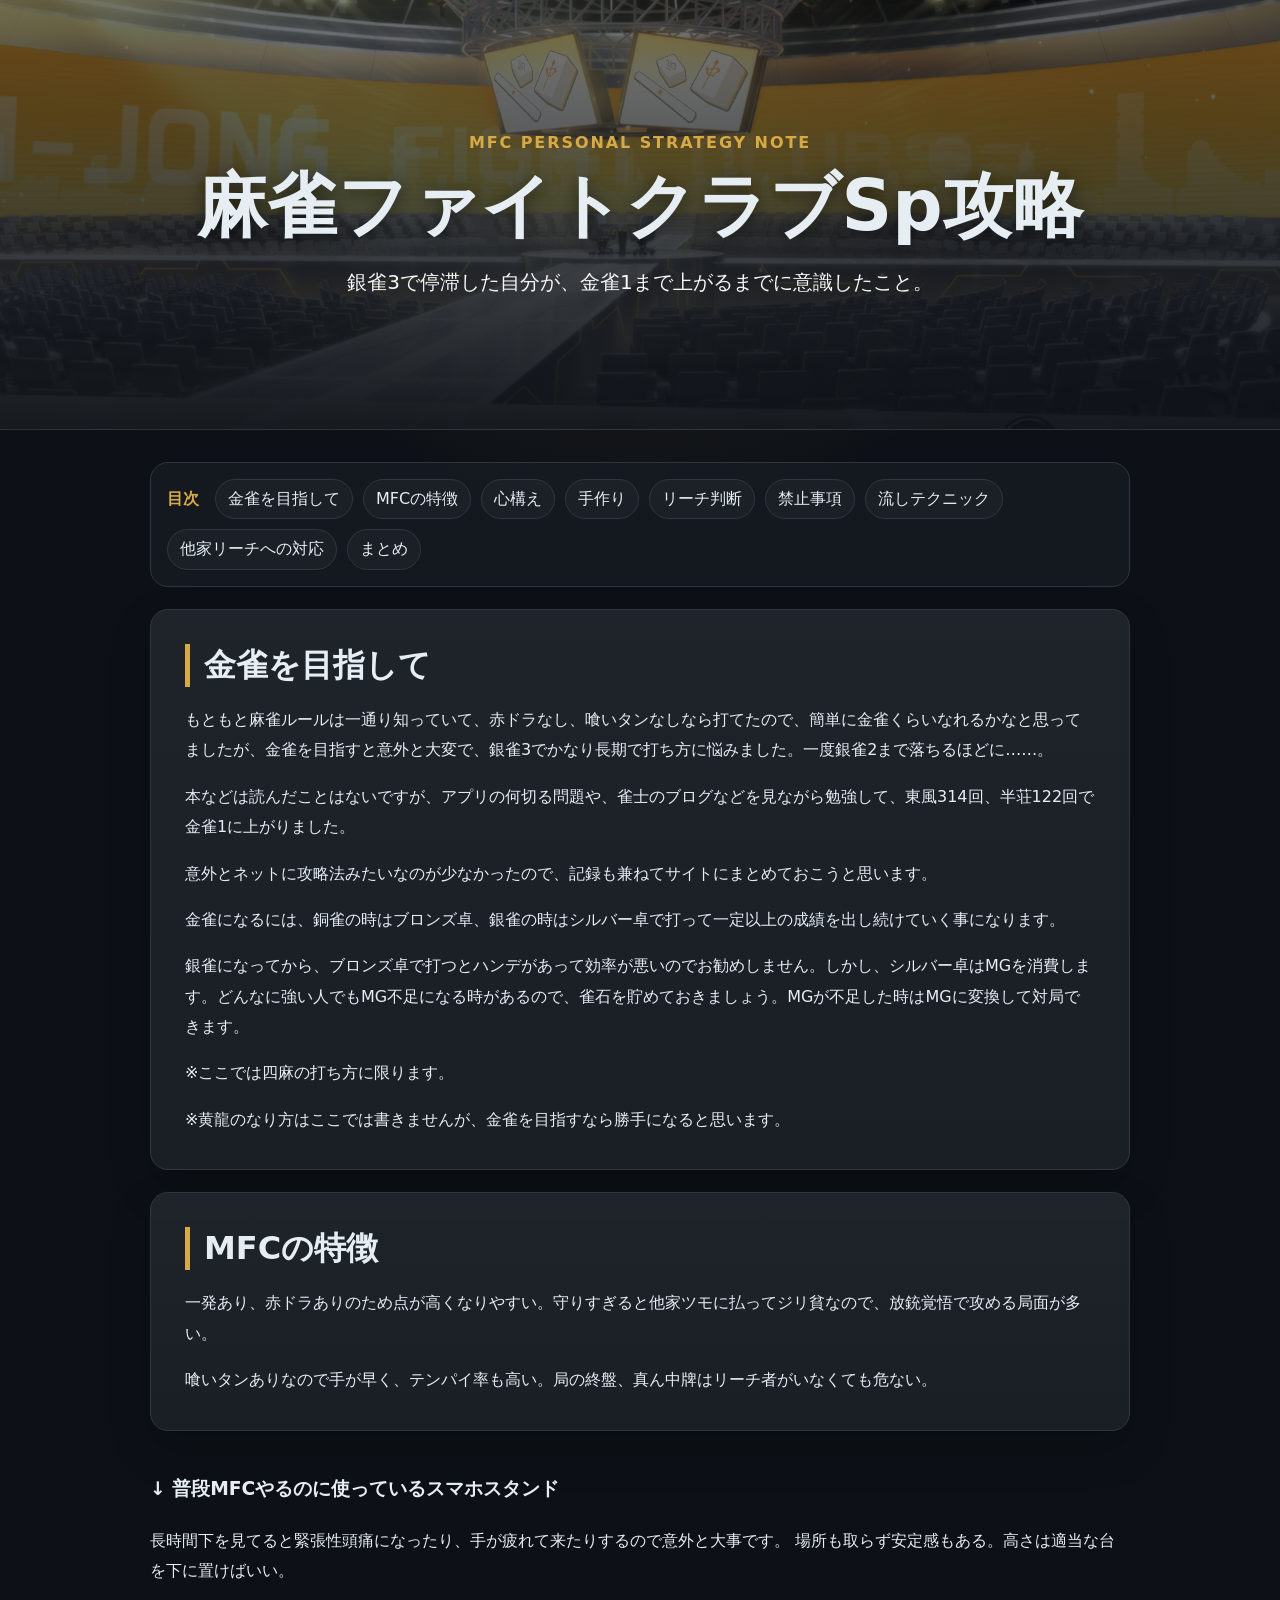
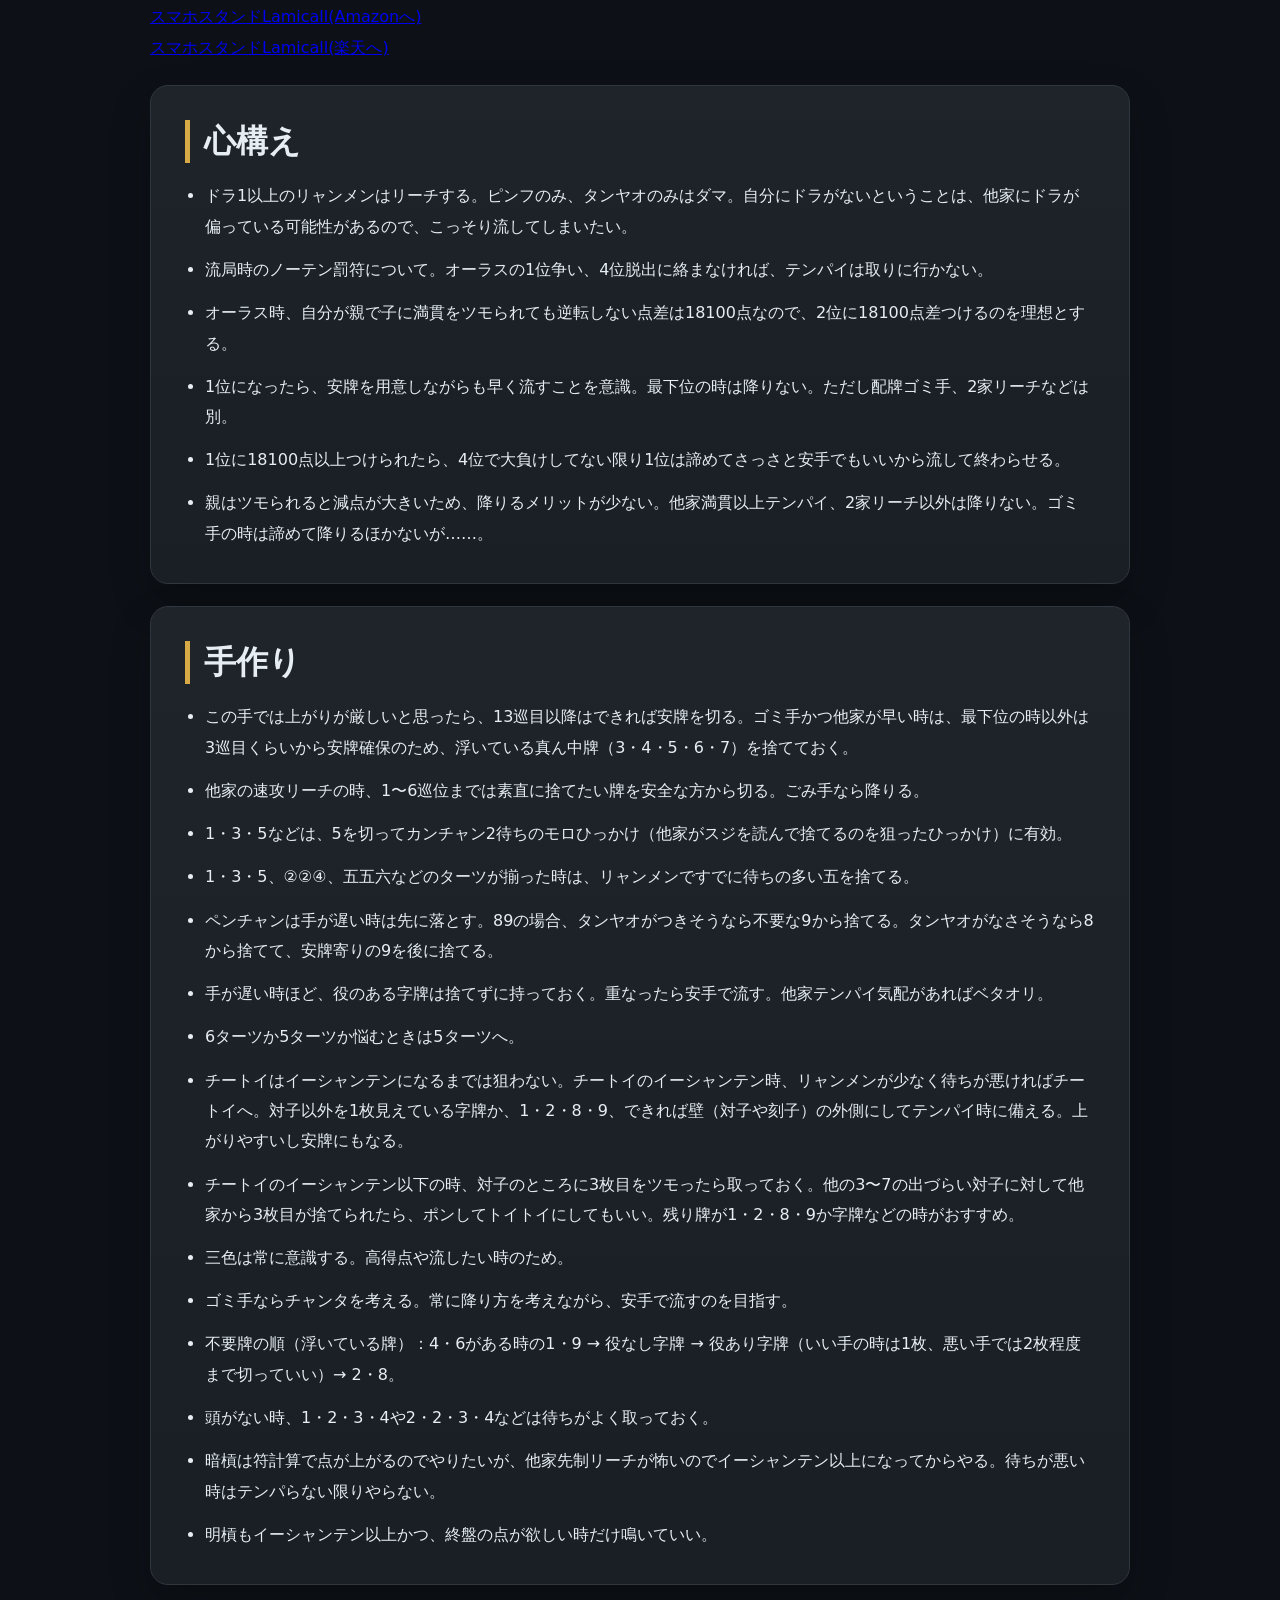
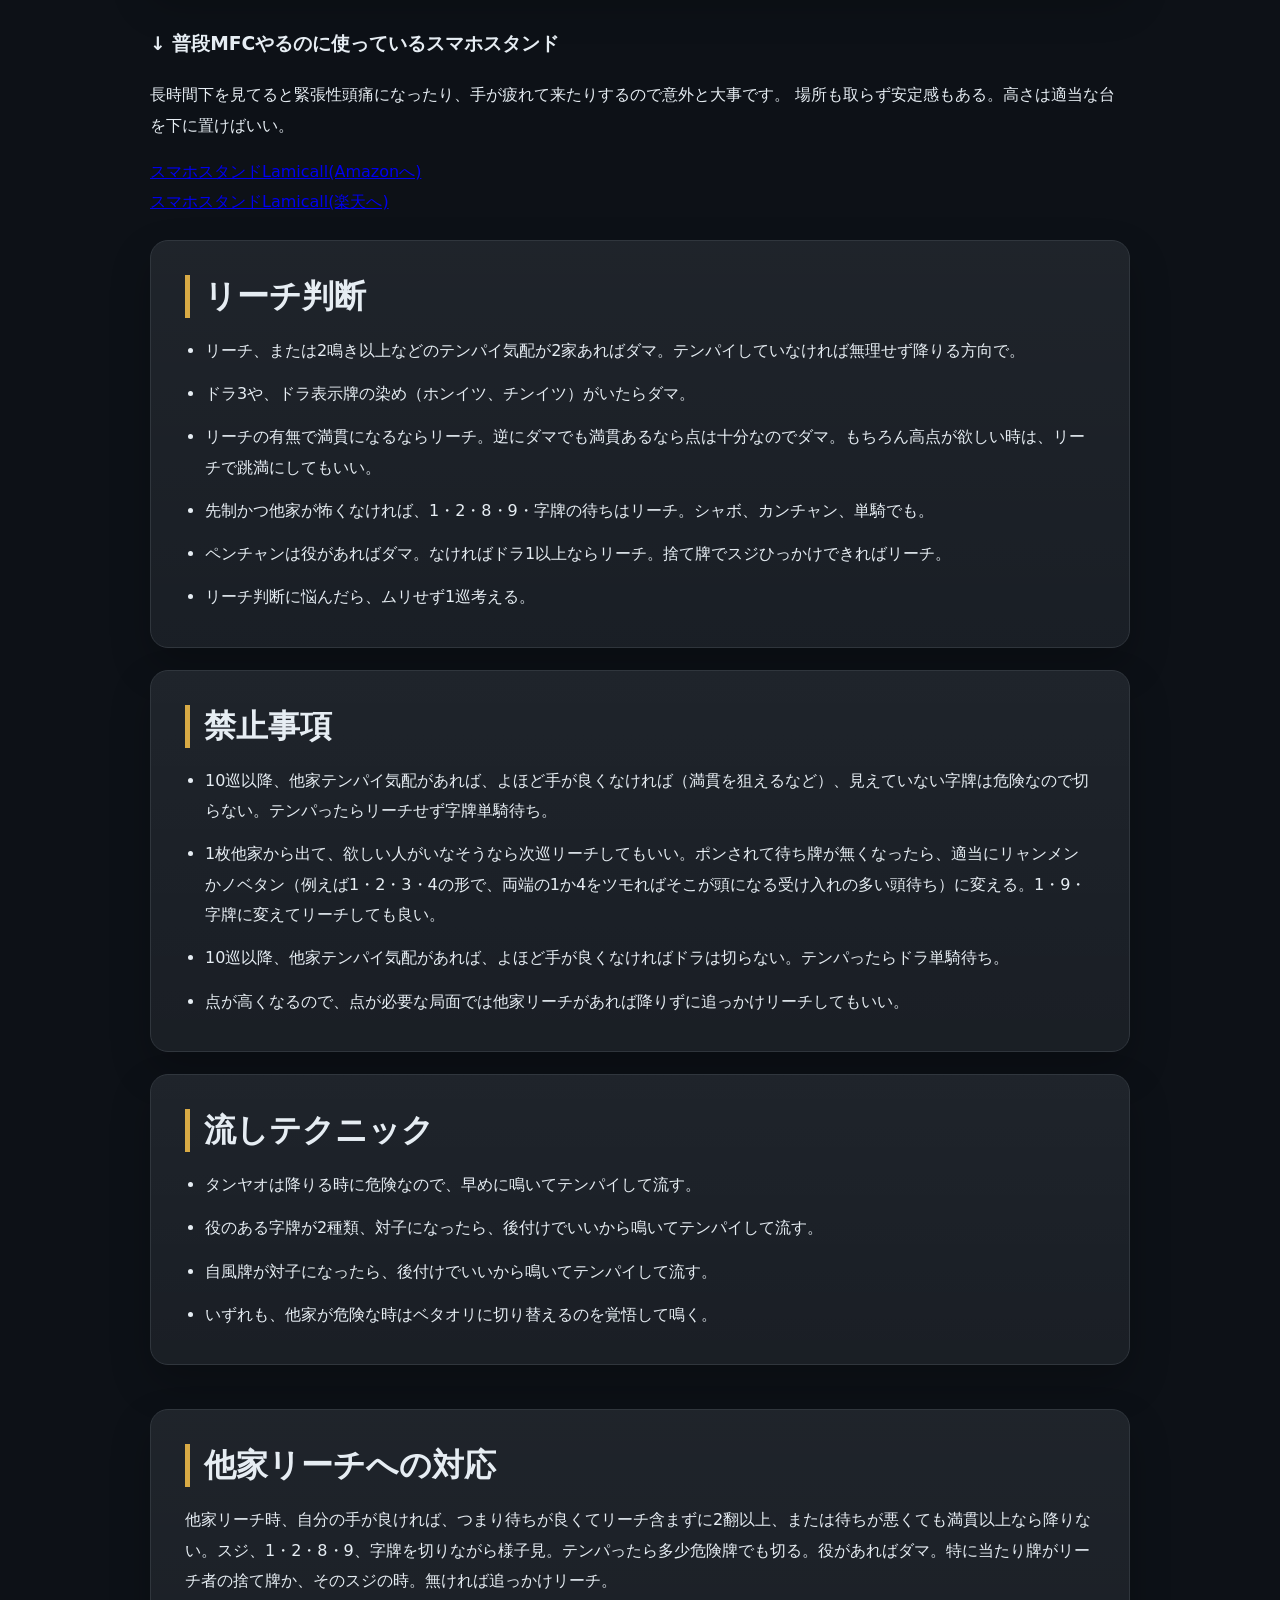
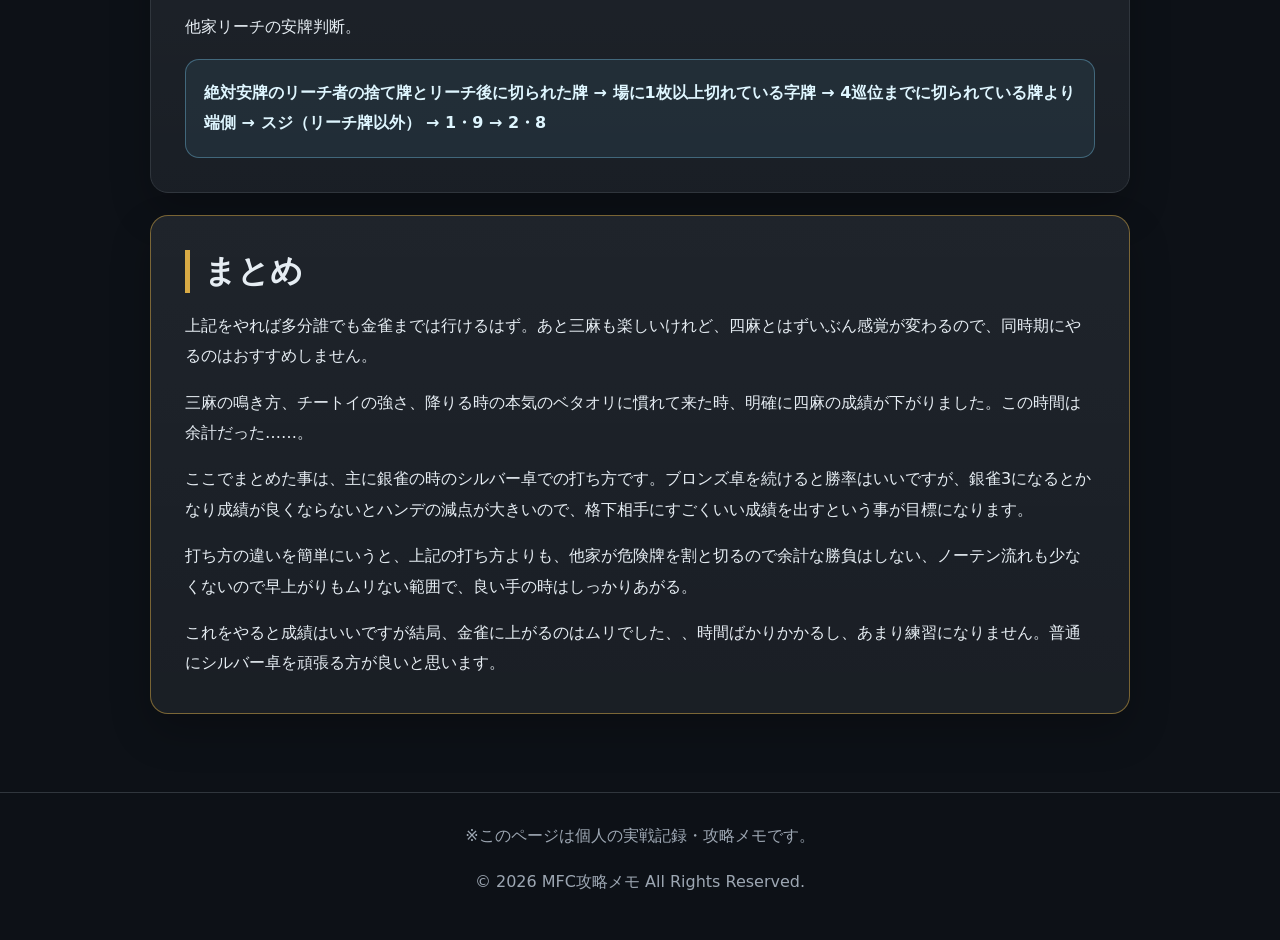
==== index.html @ 087a3bbf "Update index.html" ====
<!doctype html>
<html lang="ja">
<head>
  
  <script async src="https://pagead2.googlesyndication.com/pagead/js/adsbygoogle.js?client=ca-pub-9073915670275247"
     crossorigin="anonymous"></script>
  
  <meta charset="utf-8">
  <meta name="viewport" content="width=device-width, initial-scale=1">
  <title>麻雀ファイトクラブSp攻略｜金雀を目指して</title>
  <meta name="description" content="麻雀ファイトクラブ(MFC)で銀雀3から金雀1まで上がった実体験ベースの攻略メモ。手作り、リーチ判断、流し、他家リーチ対応など。">
  <meta property="og:title" content="麻雀ファイトクラブ(MFC)攻略｜金雀を目指して">
  <meta property="og:description" content="銀雀3で停滞した自分が金雀1まで上がるまでの実戦メモ。">
  <meta property="og:type" content="article">
  <meta property="og:image" content="https://url-hub.github.io/mfc-site/images/IMG_4116.png">
  <meta property="og:url" content="https://url-hub.github.io/mfc-site/">
  <link rel="stylesheet" href="style.css?v=1">
</head>
<body>
  <header class="hero">
    <img src="images/IMG_4116.png" alt="麻雀ファイトクラブSPのトップ画面" class="hero-img">
    <div class="hero-mask"></div>
    <div class="hero-text">
      <p class="eyebrow">MFC personal strategy note</p>
      <h1>麻雀ファイトクラブSp攻略</h1>
      <p>銀雀3で停滞した自分が、金雀1まで上がるまでに意識したこと。</p>
    </div>
  </header>

  <main class="container">
    <nav class="toc" aria-label="目次">
      <strong>目次</strong>
      <a href="#goal">金雀を目指して</a>
      <a href="#feature">MFCの特徴</a>
      <a href="#mind">心構え</a>
      <a href="#make">手作り</a>
      <a href="#reach">リーチ判断</a>
      <a href="#ng">禁止事項</a>
      <a href="#flow">流しテクニック</a>
      <a href="#defense">他家リーチへの対応</a>
      <a href="#summary">まとめ</a>
    </nav>



    <article class="article">
      <section id="goal" class="card">
        <h2>金雀を目指して</h2>
        <p>もともと麻雀ルールは一通り知っていて、赤ドラなし、喰いタンなしなら打てたので、簡単に金雀くらいなれるかなと思ってましたが、金雀を目指すと意外と大変で、銀雀3でかなり長期で打ち方に悩みました。一度銀雀2まで落ちるほどに……。</p>
        <p>本などは読んだことはないですが、アプリの何切る問題や、雀士のブログなどを見ながら勉強して、東風314回、半荘122回で金雀1に上がりました。</p>
        <p>意外とネットに攻略法みたいなのが少なかったので、記録も兼ねてサイトにまとめておこうと思います。</p>
        <p>金雀になるには、銅雀の時はブロンズ卓、銀雀の時はシルバー卓で打って一定以上の成績を出し続けていく事になります。</p>
        <p>銀雀になってから、ブロンズ卓で打つとハンデがあって効率が悪いのでお勧めしません。しかし、シルバー卓はMGを消費します。どんなに強い人でもMG不足になる時があるので、雀石を貯めておきましょう。MGが不足した時はMGに変換して対局できます。</p>
        <p>※ここでは四麻の打ち方に限ります。</p>
        <p>※黄龍のなり方はここでは書きませんが、金雀を目指すなら勝手になると思います。</p>
      </section>

      <section id="feature" class="card">
        <h2>MFCの特徴</h2>
        <p>一発あり、赤ドラありのため点が高くなりやすい。守りすぎると他家ツモに払ってジリ貧なので、放銃覚悟で攻める局面が多い。</p>
        <p>喰いタンありなので手が早く、テンパイ率も高い。局の終盤、真ん中牌はリーチ者がいなくても危ない。</p>
      </section>

     <div class="affiliate-box">
  <h3>↓ 普段MFCやるのに使っているスマホスタンド</h3>
  <p>長時間下を見てると緊張性頭痛になったり、手が疲れて来たりするので意外と大事です。
    場所も取らず安定感もある。高さは適当な台を下に置けばいい。</p>
  <a href="https://amzn.to/4nGjhpJ" target="_blank"rel="nofollow sponsored noopener">
    スマホスタンドLamicall(Amazonへ)
  </a>
       <br>
  <a href="https://a.r10.to/hPhSlc" target="_blank"rel="nofollow sponsored noopener">
    スマホスタンドLamicall(楽天へ)
  </a>
</div>

      <section id="mind" class="card">
        <h2>心構え</h2>
        <ul>
          <li>ドラ1以上のリャンメンはリーチする。ピンフのみ、タンヤオのみはダマ。自分にドラがないということは、他家にドラが偏っている可能性があるので、こっそり流してしまいたい。</li>
          <li>流局時のノーテン罰符について。オーラスの1位争い、4位脱出に絡まなければ、テンパイは取りに行かない。</li>
          <li>オーラス時、自分が親で子に満貫をツモられても逆転しない点差は18100点なので、2位に18100点差つけるのを理想とする。</li>
          <li>1位になったら、安牌を用意しながらも早く流すことを意識。最下位の時は降りない。ただし配牌ゴミ手、2家リーチなどは別。</li>
          <li>1位に18100点以上つけられたら、4位で大負けしてない限り1位は諦めてさっさと安手でもいいから流して終わらせる。</li>
          <li>親はツモられると減点が大きいため、降りるメリットが少ない。他家満貫以上テンパイ、2家リーチ以外は降りない。ゴミ手の時は諦めて降りるほかないが……。</li>
        </ul>
      </section>

      <section id="make" class="card">
        <h2>手作り</h2>
        <ul>
          <li>この手では上がりが厳しいと思ったら、13巡目以降はできれば安牌を切る。ゴミ手かつ他家が早い時は、最下位の時以外は3巡目くらいから安牌確保のため、浮いている真ん中牌（3・4・5・6・7）を捨てておく。</li>
          <li>他家の速攻リーチの時、1〜6巡位までは素直に捨てたい牌を安全な方から切る。ごみ手なら降りる。</li>
          <li>1・3・5などは、5を切ってカンチャン2待ちのモロひっかけ（他家がスジを読んで捨てるのを狙ったひっかけ）に有効。</li>
          <li>1・3・5、②②④、五五六などのターツが揃った時は、リャンメンですでに待ちの多い五を捨てる。</li>
          <li>ペンチャンは手が遅い時は先に落とす。89の場合、タンヤオがつきそうなら不要な9から捨てる。タンヤオがなさそうなら8から捨てて、安牌寄りの9を後に捨てる。</li>
          <li>手が遅い時ほど、役のある字牌は捨てずに持っておく。重なったら安手で流す。他家テンパイ気配があればベタオリ。</li>
          <li>6ターツか5ターツか悩むときは5ターツへ。</li>
          <li>チートイはイーシャンテンになるまでは狙わない。チートイのイーシャンテン時、リャンメンが少なく待ちが悪ければチートイへ。対子以外を1枚見えている字牌か、1・2・8・9、できれば壁（対子や刻子）の外側にしてテンパイ時に備える。上がりやすいし安牌にもなる。</li>
          <li>チートイのイーシャンテン以下の時、対子のところに3枚目をツモったら取っておく。他の3〜7の出づらい対子に対して他家から3枚目が捨てられたら、ポンしてトイトイにしてもいい。残り牌が1・2・8・9か字牌などの時がおすすめ。</li>
          <li>三色は常に意識する。高得点や流したい時のため。</li>
          <li>ゴミ手ならチャンタを考える。常に降り方を考えながら、安手で流すのを目指す。</li>
          <li>不要牌の順（浮いている牌）：4・6がある時の1・9 → 役なし字牌 → 役あり字牌（いい手の時は1枚、悪い手では2枚程度まで切っていい）→ 2・8。</li>
          <li>頭がない時、1・2・3・4や2・2・3・4などは待ちがよく取っておく。</li>
          <li>暗槓は符計算で点が上がるのでやりたいが、他家先制リーチが怖いのでイーシャンテン以上になってからやる。待ちが悪い時はテンパらない限りやらない。</li>
          <li>明槓もイーシャンテン以上かつ、終盤の点が欲しい時だけ鳴いていい。</li>
        </ul>
      </section>

  

<div class="affiliate-box">
  <h3>↓ 普段MFCやるのに使っているスマホスタンド</h3>
  <p>長時間下を見てると緊張性頭痛になったり、手が疲れて来たりするので意外と大事です。
    場所も取らず安定感もある。高さは適当な台を下に置けばいい。</p>
  <a href="https://amzn.to/4nGjhpJ" target="_blank">
    スマホスタンドLamicall(Amazonへ)
  </a>
  <br>
  <a href="https://a.r10.to/hPhSlc" target="_blank">
    スマホスタンドLamicall(楽天へ)
  </a>
</div>
      
      <section id="reach" class="card">
        <h2>リーチ判断</h2>
        <ul>
          <li>リーチ、または2鳴き以上などのテンパイ気配が2家あればダマ。テンパイしていなければ無理せず降りる方向で。</li>
          <li>ドラ3や、ドラ表示牌の染め（ホンイツ、チンイツ）がいたらダマ。</li>
          <li>リーチの有無で満貫になるならリーチ。逆にダマでも満貫あるなら点は十分なのでダマ。もちろん高点が欲しい時は、リーチで跳満にしてもいい。</li>
          <li>先制かつ他家が怖くなければ、1・2・8・9・字牌の待ちはリーチ。シャボ、カンチャン、単騎でも。</li>
          <li>ペンチャンは役があればダマ。なければドラ1以上ならリーチ。捨て牌でスジひっかけできればリーチ。</li>
          <li>リーチ判断に悩んだら、ムリせず1巡考える。</li>
        </ul>
      </section>

      <section id="ng" class="card">
        <h2>禁止事項</h2>
        <ul>
          <li>10巡以降、他家テンパイ気配があれば、よほど手が良くなければ（満貫を狙えるなど）、見えていない字牌は危険なので切らない。テンパったらリーチせず字牌単騎待ち。</li>
          <li>1枚他家から出て、欲しい人がいなそうなら次巡リーチしてもいい。ポンされて待ち牌が無くなったら、適当にリャンメンかノベタン（例えば1・2・3・4の形で、両端の1か4をツモればそこが頭になる受け入れの多い頭待ち）に変える。1・9・字牌に変えてリーチしても良い。</li>
          <li>10巡以降、他家テンパイ気配があれば、よほど手が良くなければドラは切らない。テンパったらドラ単騎待ち。</li>
          <li>点が高くなるので、点が必要な局面では他家リーチがあれば降りずに追っかけリーチしてもいい。</li>
        </ul>
      </section>

      <section id="flow" class="card">
        <h2>流しテクニック</h2>
        <ul>
          <li>タンヤオは降りる時に危険なので、早めに鳴いてテンパイして流す。</li>
          <li>役のある字牌が2種類、対子になったら、後付けでいいから鳴いてテンパイして流す。</li>
          <li>自風牌が対子になったら、後付けでいいから鳴いてテンパイして流す。</li>
          <li>いずれも、他家が危険な時はベタオリに切り替えるのを覚悟して鳴く。</li>
        </ul>
      </section>

      

      <ins class="dmm-widget-placement" data-id="ffad76744aa60ce0611bf9cbec03fd89" style="background:transparent"></ins><script src="https://widget-view.dmm.com/js/placement.js" class="dmm-widget-scripts" data-id="ffad76744aa60ce0611bf9cbec03fd89"></script>

      <section id="defense" class="card">
        <h2>他家リーチへの対応</h2>
        <p>他家リーチ時、自分の手が良ければ、つまり待ちが良くてリーチ含まずに2翻以上、または待ちが悪くても満貫以上なら降りない。スジ、1・2・8・9、字牌を切りながら様子見。テンパったら多少危険牌でも切る。役があればダマ。特に当たり牌がリーチ者の捨て牌か、そのスジの時。無ければ追っかけリーチ。</p>
        <p>他家リーチの安牌判断。</p>
        <div class="safe-order">絶対安牌のリーチ者の捨て牌とリーチ後に切られた牌 → 場に1枚以上切れている字牌 → 4巡位までに切られている牌より端側 → スジ（リーチ牌以外） → 1・9 → 2・8</div>
      </section>

      <section id="summary" class="card summary-card">
        <h2>まとめ</h2>
        <p>上記をやれば多分誰でも金雀までは行けるはず。あと三麻も楽しいけれど、四麻とはずいぶん感覚が変わるので、同時期にやるのはおすすめしません。</p>
        <p>三麻の鳴き方、チートイの強さ、降りる時の本気のベタオリに慣れて来た時、明確に四麻の成績が下がりました。この時間は余計だった……。</p>
        <p>ここでまとめた事は、主に銀雀の時のシルバー卓での打ち方です。ブロンズ卓を続けると勝率はいいですが、銀雀3になるとかなり成績が良くならないとハンデの減点が大きいので、格下相手にすごくいい成績を出すという事が目標になります。</p>
        <p>打ち方の違いを簡単にいうと、上記の打ち方よりも、他家が危険牌を割と切るので余計な勝負はしない、ノーテン流れも少なくないので早上がりもムリない範囲で、良い手の時はしっかりあがる。</p>
        <p>これをやると成績はいいですが結局、金雀に上がるのはムリでした、、時間ばかりかかるし、あまり練習になりません。普通にシルバー卓を頑張る方が良いと思います。</p>
      </section>

       

  <ins class="dmm-widget-placement" data-id="5f3a4a0dc706e9e3ae8fb4e529373bf9" style="background:transparent"></ins><script src="https://widget-view.dmm.com/js/placement.js" class="dmm-widget-scripts" data-id="5f3a4a0dc706e9e3ae8fb4e529373bf9"></script>
  
    </article>
  </main>

  <footer class="footer">
    <p>※このページは個人の実戦記録・攻略メモです。</p>
  <p>© 2026 MFC攻略メモ All Rights Reserved.</p>

  </footer>
  
</body>
</html>
---- style.css ----
:root {
  --bg: #0d1117;
  --card: #161b22;
  --card2: #1f2630;
  --text: #e6edf3;
  --muted: #9da7b3;
  --line: #30363d;
  --accent: #d8aa45;
  --accent2: #7dd3fc;
  --container: 980px;
  --radius: 18px;
}

* { box-sizing: border-box; }
html { scroll-behavior: smooth; }
body {
  margin: 0;
  font-family: system-ui, -apple-system, BlinkMacSystemFont, "Segoe UI", sans-serif;
  background:
    radial-gradient(circle at top, rgba(216,170,69,.18), transparent 32rem),
    var(--bg);
  color: var(--text);
  line-height: 1.9;
}

.hero {
  position: relative;
  min-height: 430px;
  display: grid;
  place-items: center;
  overflow: hidden;
  border-bottom: 1px solid var(--line);
}
.hero-img {
  position: absolute;
  inset: 0;
  width: 100%;
  height: 100%;
  object-fit: cover;
  opacity: .55;
  filter: grayscale(.15) contrast(1.05);
}
.hero-mask {
  position: absolute;
  inset: 0;
  background: linear-gradient(180deg, rgba(13,17,23,.25), rgba(13,17,23,.92));
}
.hero-text {
  position: relative;
  width: min(88%, var(--container));
  text-align: center;
  padding: 48px 0;
}
.eyebrow {
  color: var(--accent);
  letter-spacing: .12em;
  text-transform: uppercase;
  font-weight: 700;
  margin: 0 0 8px;
}
h1 {
  font-size: clamp(2rem, 6vw, 4.4rem);
  line-height: 1.15;
  margin: 0 0 16px;
  text-shadow: 0 3px 18px rgba(0,0,0,.55);
}
.hero-text p:last-child {
  font-size: clamp(1rem, 2.4vw, 1.25rem);
  color: #f6f8fa;
  margin: 0;
}

.container {
  width: min(92%, var(--container));
  margin: 0 auto;
  padding: 32px 0 56px;
}
.toc {
  display: flex;
  flex-wrap: wrap;
  gap: 10px;
  align-items: center;
  background: rgba(22,27,34,.86);
  border: 1px solid var(--line);
  border-radius: var(--radius);
  padding: 16px;
  margin-bottom: 22px;
}
.toc strong { color: var(--accent); margin-right: 6px; }
.toc a {
  color: var(--text);
  text-decoration: none;
  border: 1px solid var(--line);
  border-radius: 999px;
  padding: 4px 12px;
  background: rgba(255,255,255,.03);
}
.toc a:hover { border-color: var(--accent); }

.article { display: grid; gap: 22px; }
.card, .ad-box {
  background: linear-gradient(180deg, rgba(255,255,255,.04), rgba(255,255,255,.015)), var(--card);
  border: 1px solid var(--line);
  border-radius: var(--radius);
  padding: clamp(20px, 4vw, 34px);
  box-shadow: 0 18px 40px rgba(0,0,0,.22);
}
h2 {
  font-size: clamp(1.45rem, 3vw, 2rem);
  margin: 0 0 18px;
  padding-left: 14px;
  border-left: 5px solid var(--accent);
  line-height: 1.35;
}
p { margin: 0 0 1em; }
p:last-child { margin-bottom: 0; }
ul {
  margin: 0;
  padding-left: 1.25em;
}
li { margin-bottom: .8em; }
li:last-child { margin-bottom: 0; }

.ad-box {
  min-height: 110px;
  display: grid;
  place-items: center;
  text-align: center;
  background: repeating-linear-gradient(
    -45deg,
    rgba(216,170,69,.12),
    rgba(216,170,69,.12) 10px,
    rgba(255,255,255,.025) 10px,
    rgba(255,255,255,.025) 20px
  ), var(--card2);
  border-style: dashed;
}
.ad-box span {
  display: inline-block;
  color: var(--accent);
  font-weight: 800;
  margin-bottom: 4px;
}
.ad-box p {
  color: var(--muted);
  font-size: .95rem;
}

.safe-order {
  background: rgba(125,211,252,.08);
  border: 1px solid rgba(125,211,252,.35);
  border-radius: 14px;
  padding: 18px;
  color: #dff6ff;
  font-weight: 700;
}
.summary-card {
  border-color: rgba(216,170,69,.5);
}
.footer {
  color: var(--muted);
  text-align: center;
  padding: 28px 16px 42px;
  border-top: 1px solid var(--line);
}

@media (max-width: 640px) {
  .hero { min-height: 360px; }
  .hero-img { object-position: center top; }
  .toc { display: block; }
  .toc strong { display: block; margin-bottom: 10px; }
  .toc a { display: inline-block; margin: 0 5px 8px 0; }
  body { line-height: 1.85; }
  .card, .ad-box { border-radius: 14px; }
}
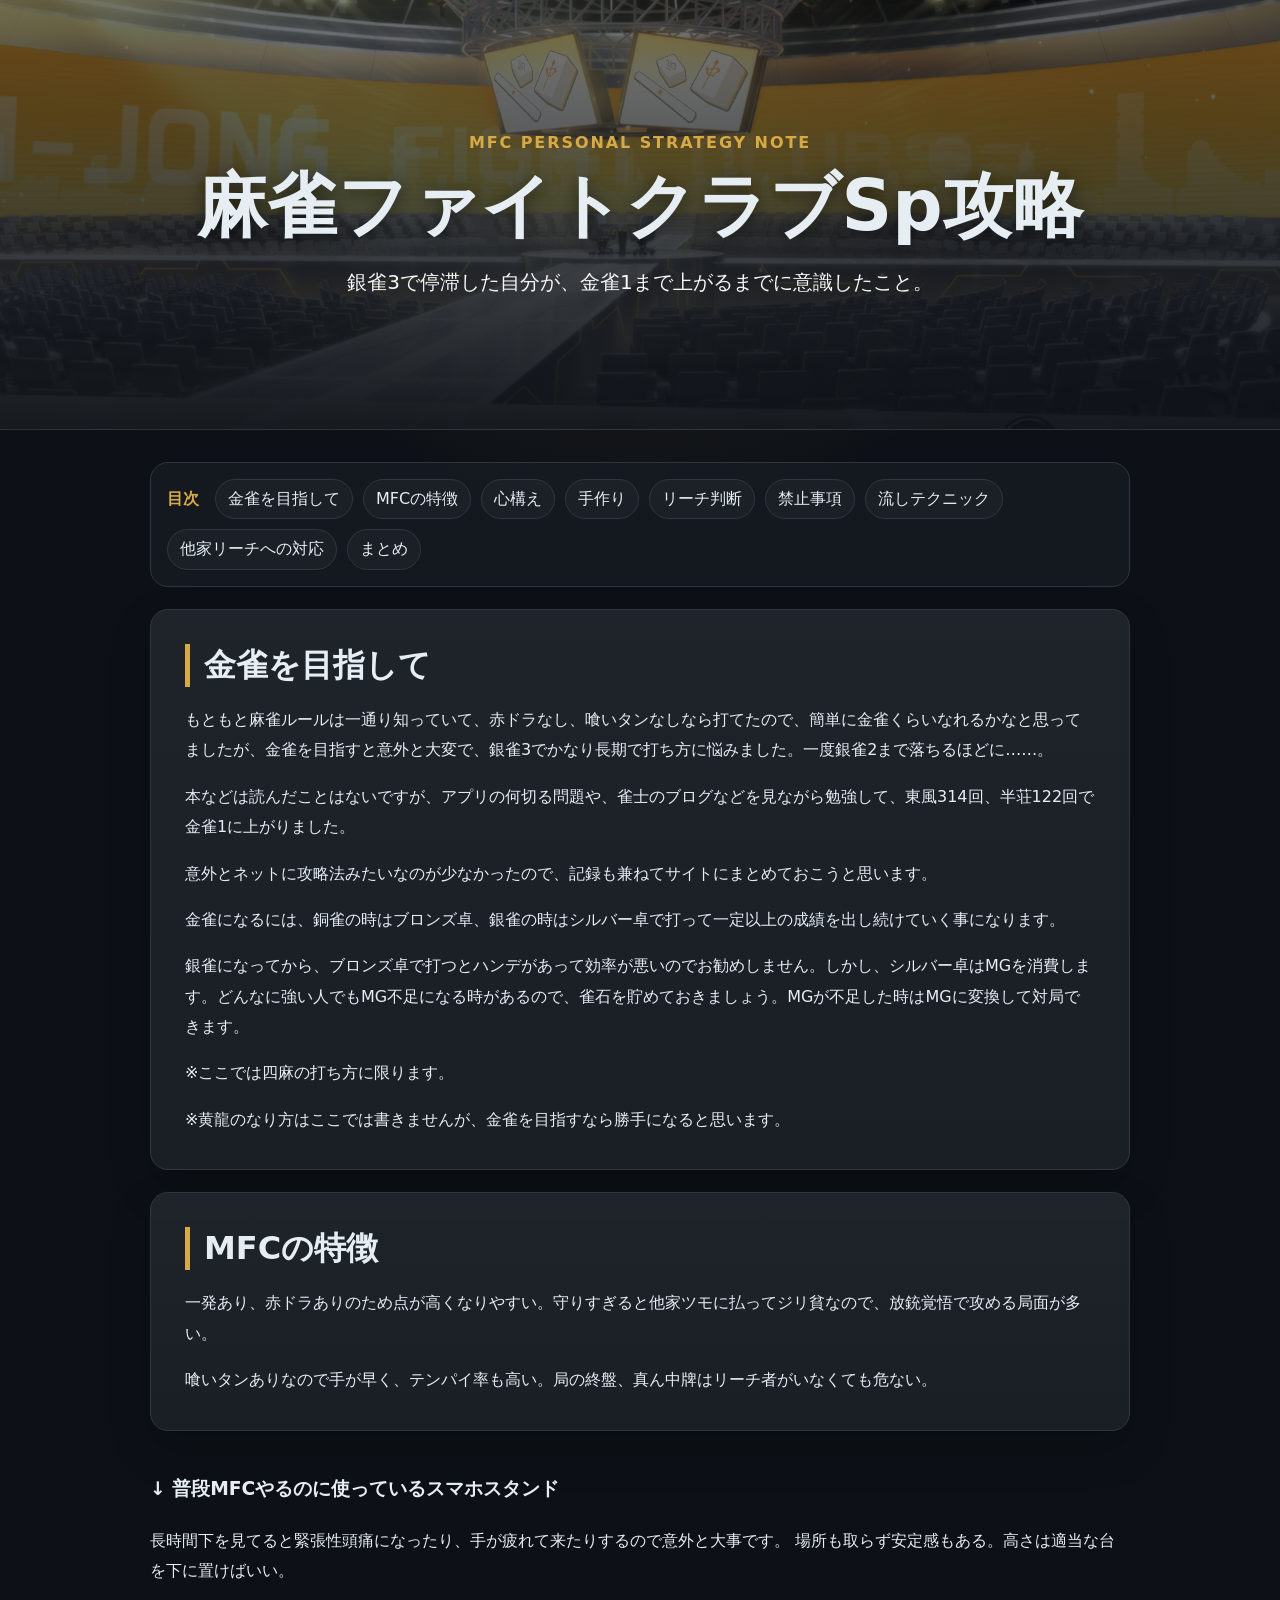
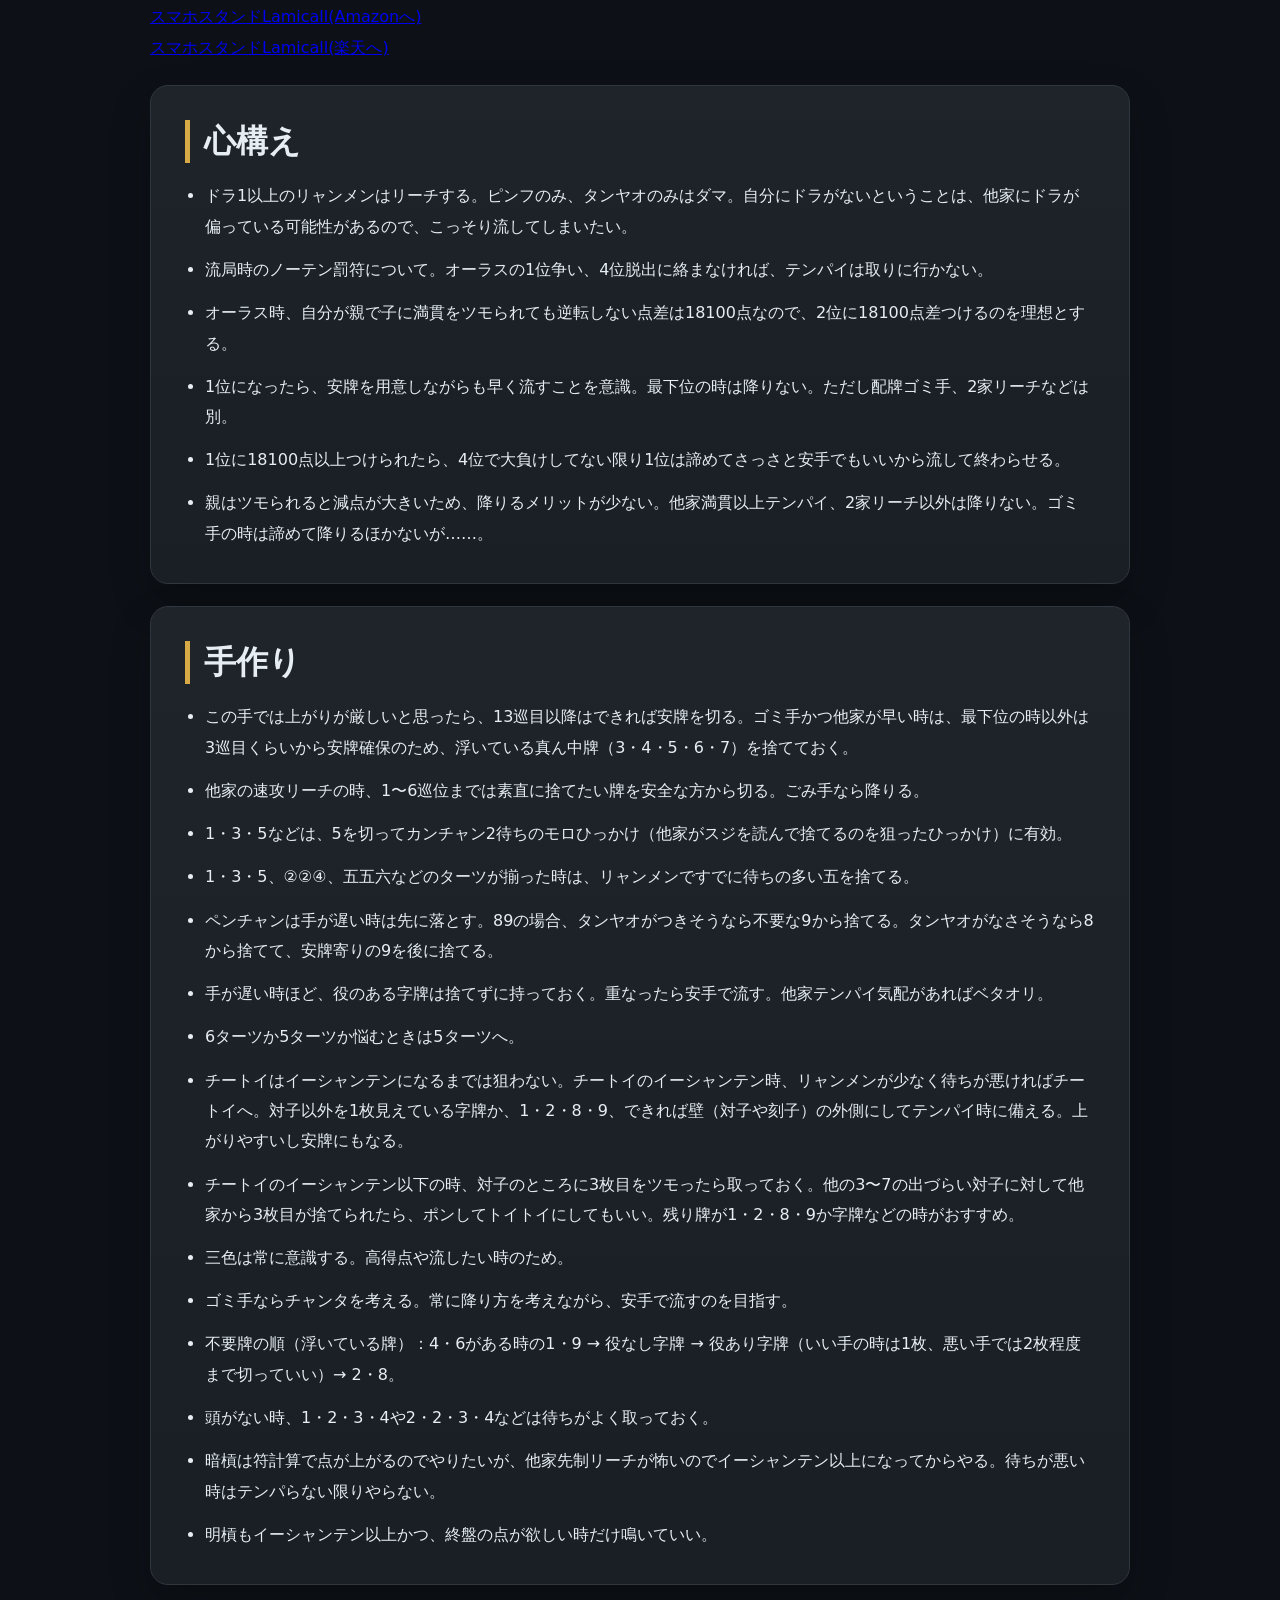
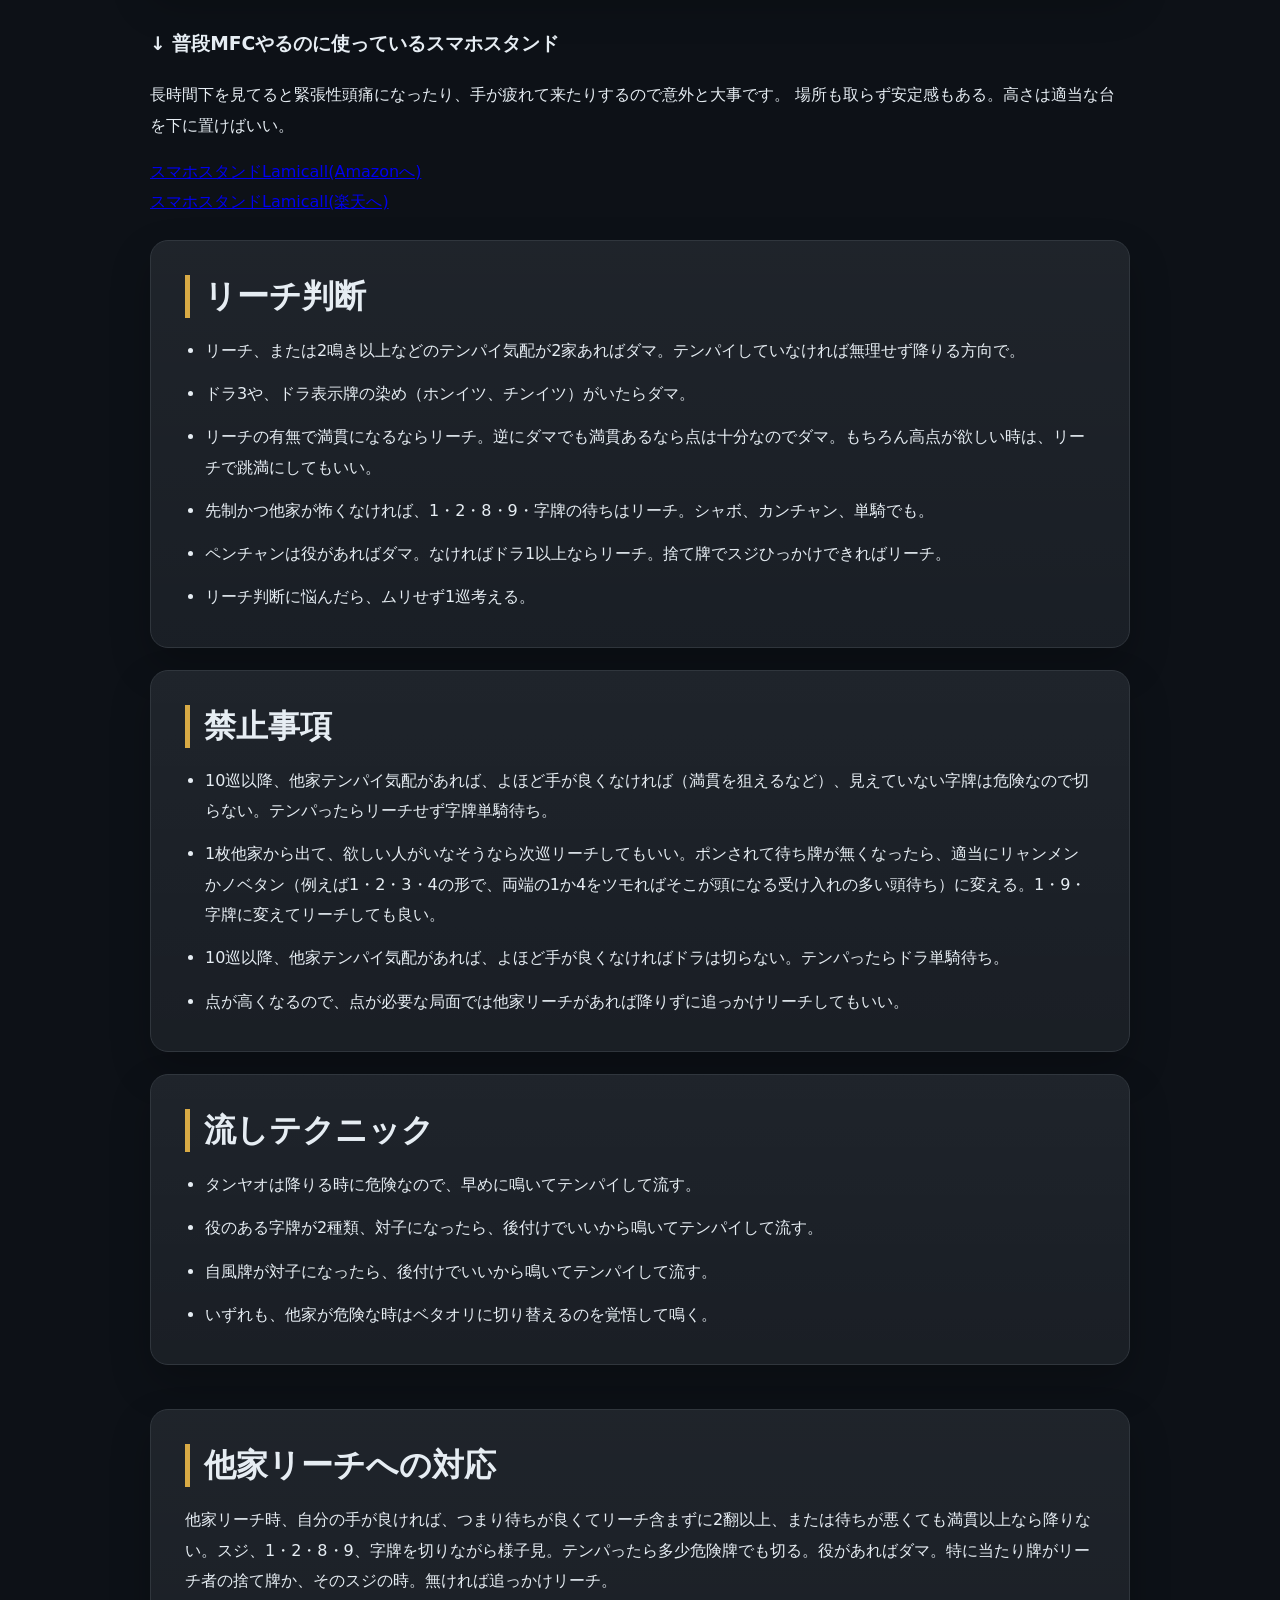
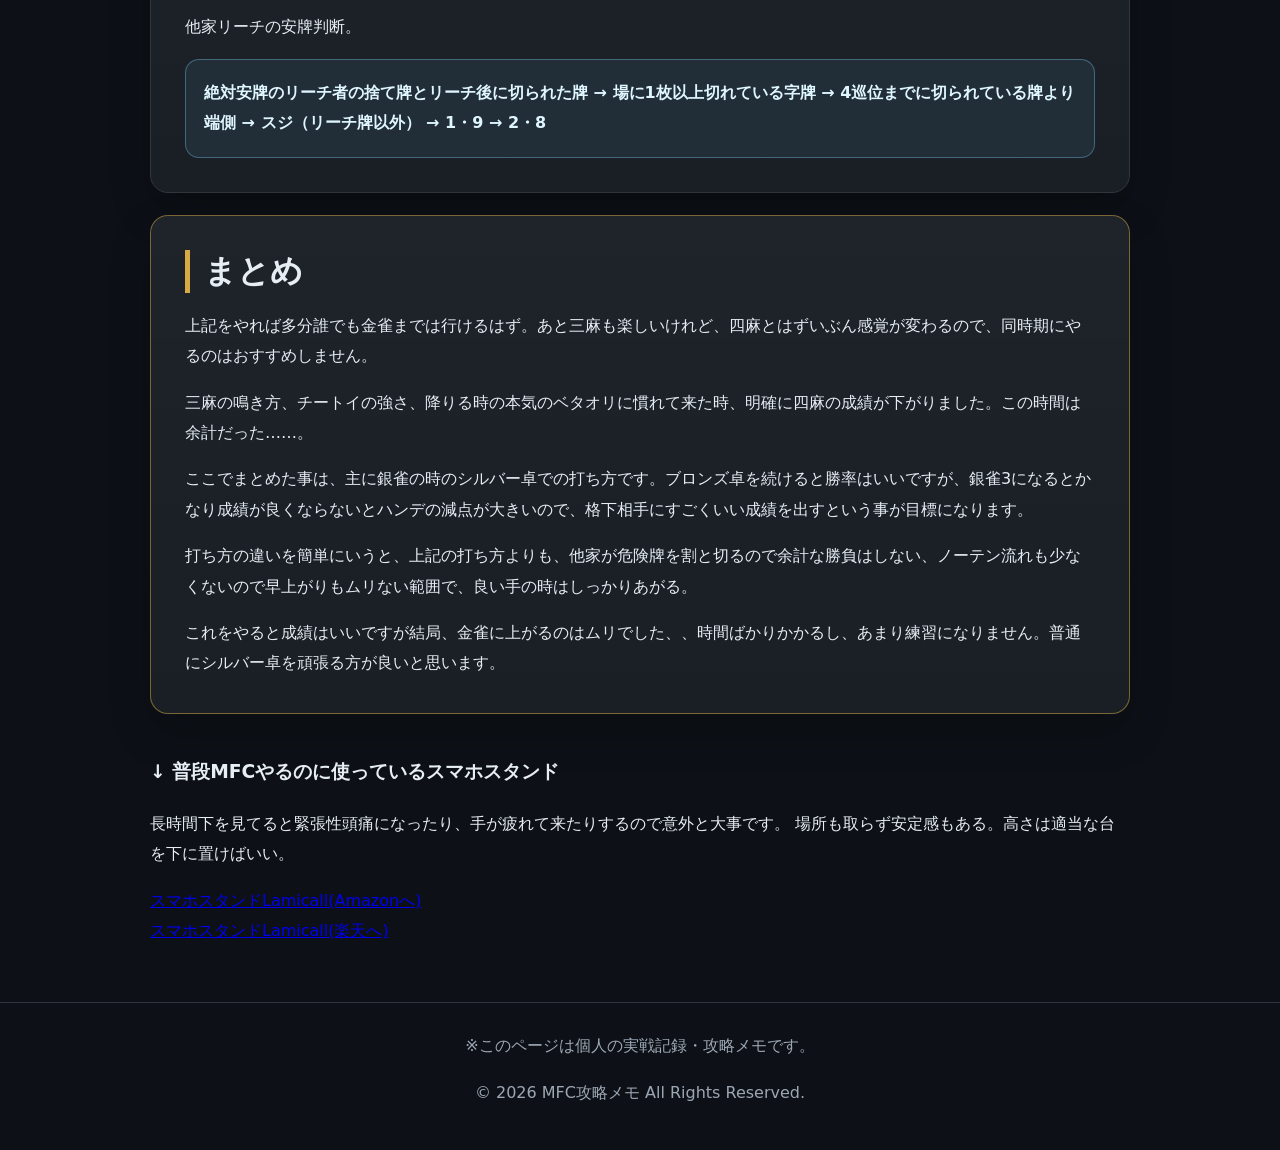
==== commit a8bad0d6: "Update index.html" ====
--- a/index.html
+++ b/index.html
@@ -65,11 +65,11 @@
   <h3>↓ 普段MFCやるのに使っているスマホスタンド</h3>
   <p>長時間下を見てると緊張性頭痛になったり、手が疲れて来たりするので意外と大事です。
     場所も取らず安定感もある。高さは適当な台を下に置けばいい。</p>
-  <a href="https://amzn.to/4nGjhpJ" target="_blank"rel="nofollow sponsored noopener">
+  <a href="https://amzn.to/4nGjhpJ" target="_blank" rel="nofollow sponsored noopener">
     スマホスタンドLamicall(Amazonへ)
   </a>
        <br>
-  <a href="https://a.r10.to/hPhSlc" target="_blank"rel="nofollow sponsored noopener">
+  <a href="https://a.r10.to/hPhSlc" target="_blank" rel="nofollow sponsored noopener">
     スマホスタンドLamicall(楽天へ)
   </a>
 </div>
@@ -109,15 +109,17 @@
 
   
 
+
+
 <div class="affiliate-box">
   <h3>↓ 普段MFCやるのに使っているスマホスタンド</h3>
   <p>長時間下を見てると緊張性頭痛になったり、手が疲れて来たりするので意外と大事です。
     場所も取らず安定感もある。高さは適当な台を下に置けばいい。</p>
-  <a href="https://amzn.to/4nGjhpJ" target="_blank">
+  <a href="https://amzn.to/4nGjhpJ" target="_blank" rel="nofollow sponsored noopener">
     スマホスタンドLamicall(Amazonへ)
   </a>
-  <br>
-  <a href="https://a.r10.to/hPhSlc" target="_blank">
+       <br>
+  <a href="https://a.r10.to/hPhSlc" target="_blank" rel="nofollow sponsored noopener">
     スマホスタンドLamicall(楽天へ)
   </a>
 </div>
@@ -174,9 +176,20 @@
         <p>これをやると成績はいいですが結局、金雀に上がるのはムリでした、、時間ばかりかかるし、あまり練習になりません。普通にシルバー卓を頑張る方が良いと思います。</p>
       </section>
 
-       
-
-  <ins class="dmm-widget-placement" data-id="5f3a4a0dc706e9e3ae8fb4e529373bf9" style="background:transparent"></ins><script src="https://widget-view.dmm.com/js/placement.js" class="dmm-widget-scripts" data-id="5f3a4a0dc706e9e3ae8fb4e529373bf9"></script>
+       <div class="affiliate-box">
+  <h3>↓ 普段MFCやるのに使っているスマホスタンド</h3>
+  <p>長時間下を見てると緊張性頭痛になったり、手が疲れて来たりするので意外と大事です。
+    場所も取らず安定感もある。高さは適当な台を下に置けばいい。</p>
+  <a href="https://amzn.to/4nGjhpJ" target="_blank" rel="nofollow sponsored noopener">
+    スマホスタンドLamicall(Amazonへ)
+  </a>
+       <br>
+  <a href="https://a.r10.to/hPhSlc" target="_blank" rel="nofollow sponsored noopener">
+    スマホスタンドLamicall(楽天へ)
+  </a>
+</div>
+
+  
   
     </article>
   </main>
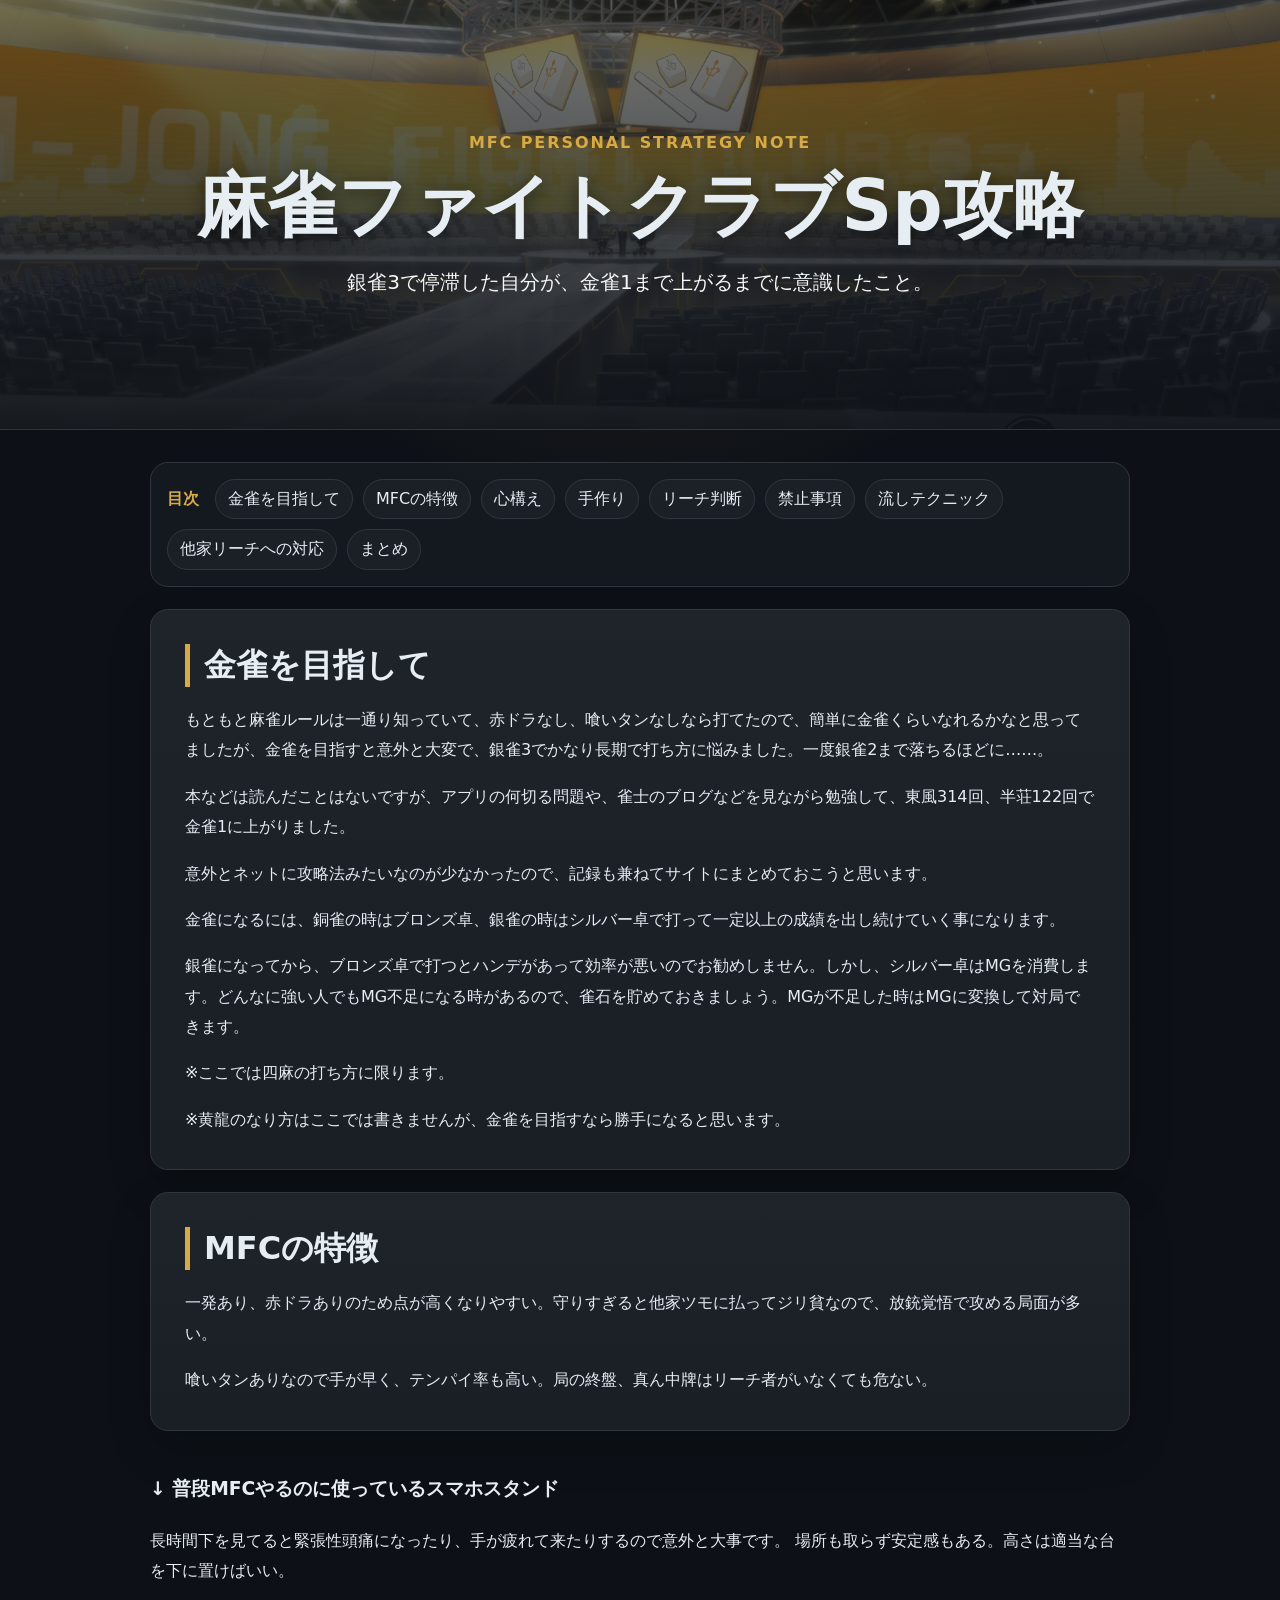
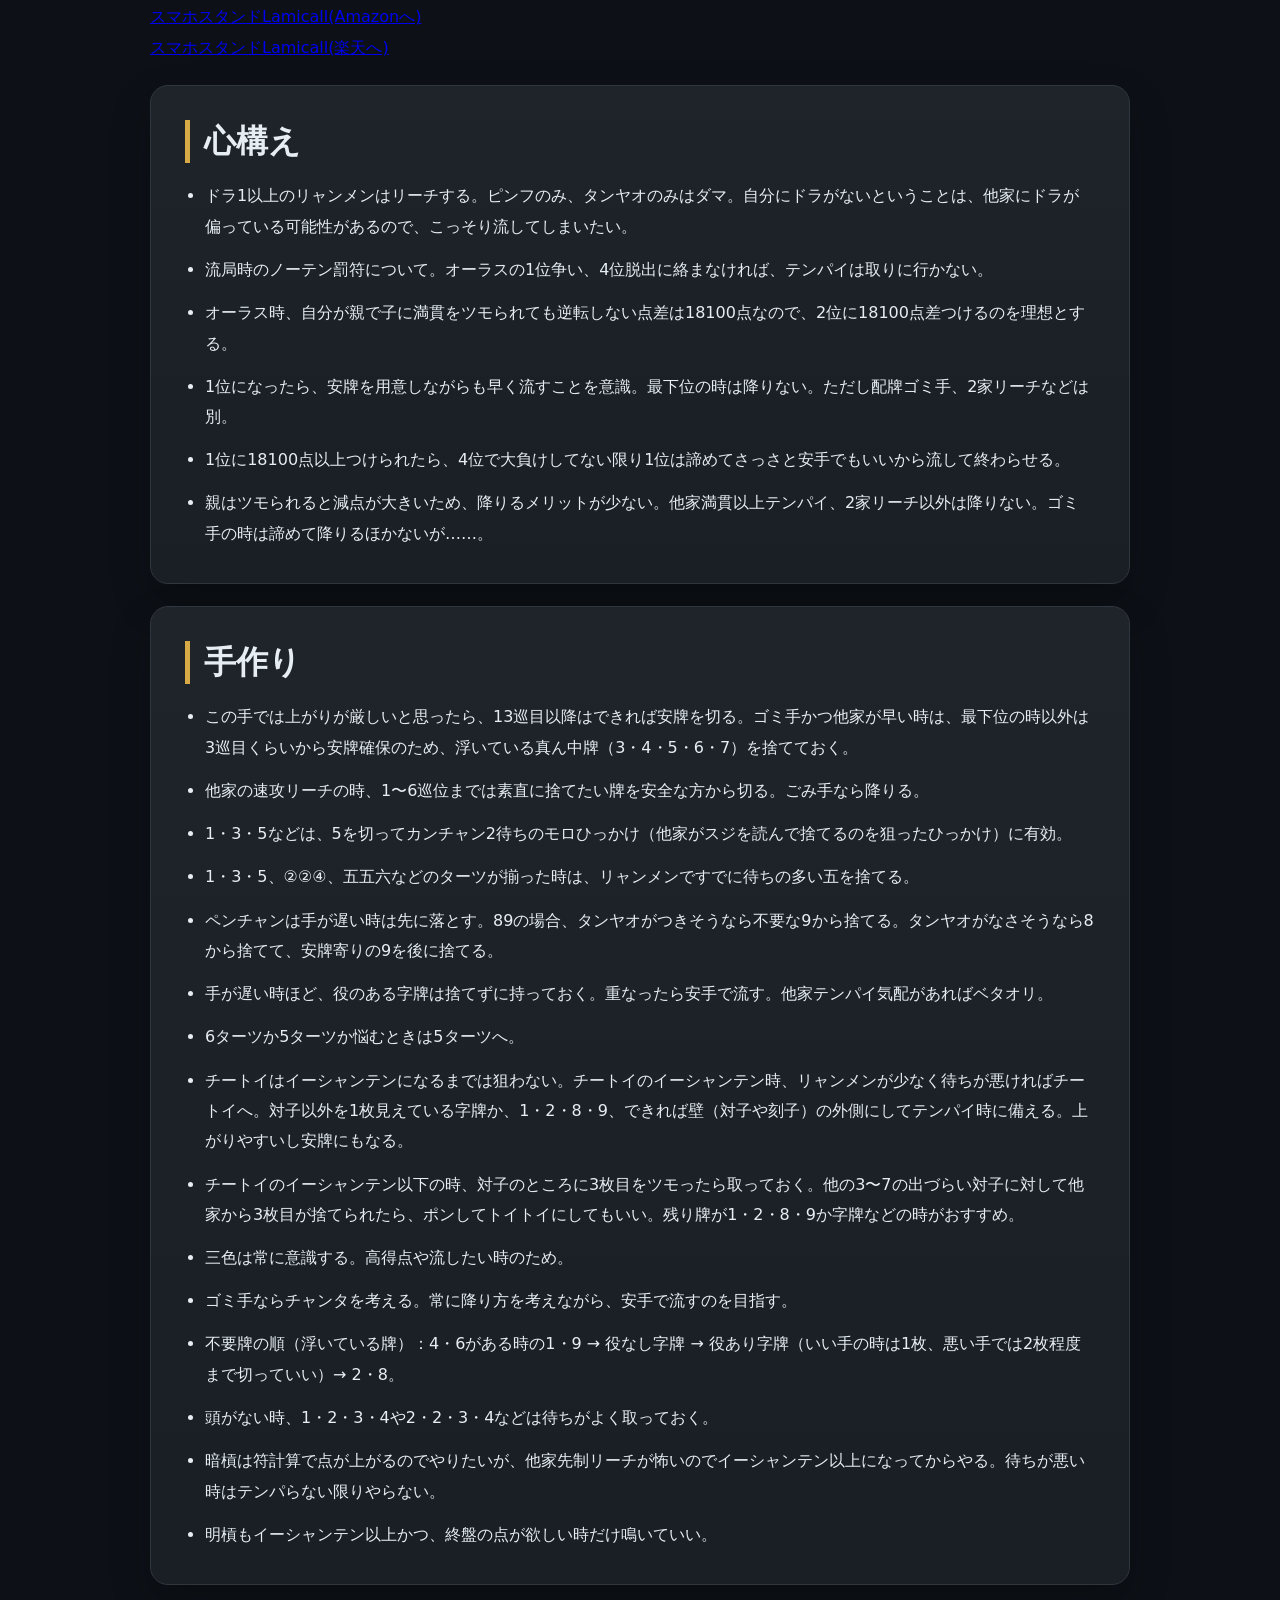
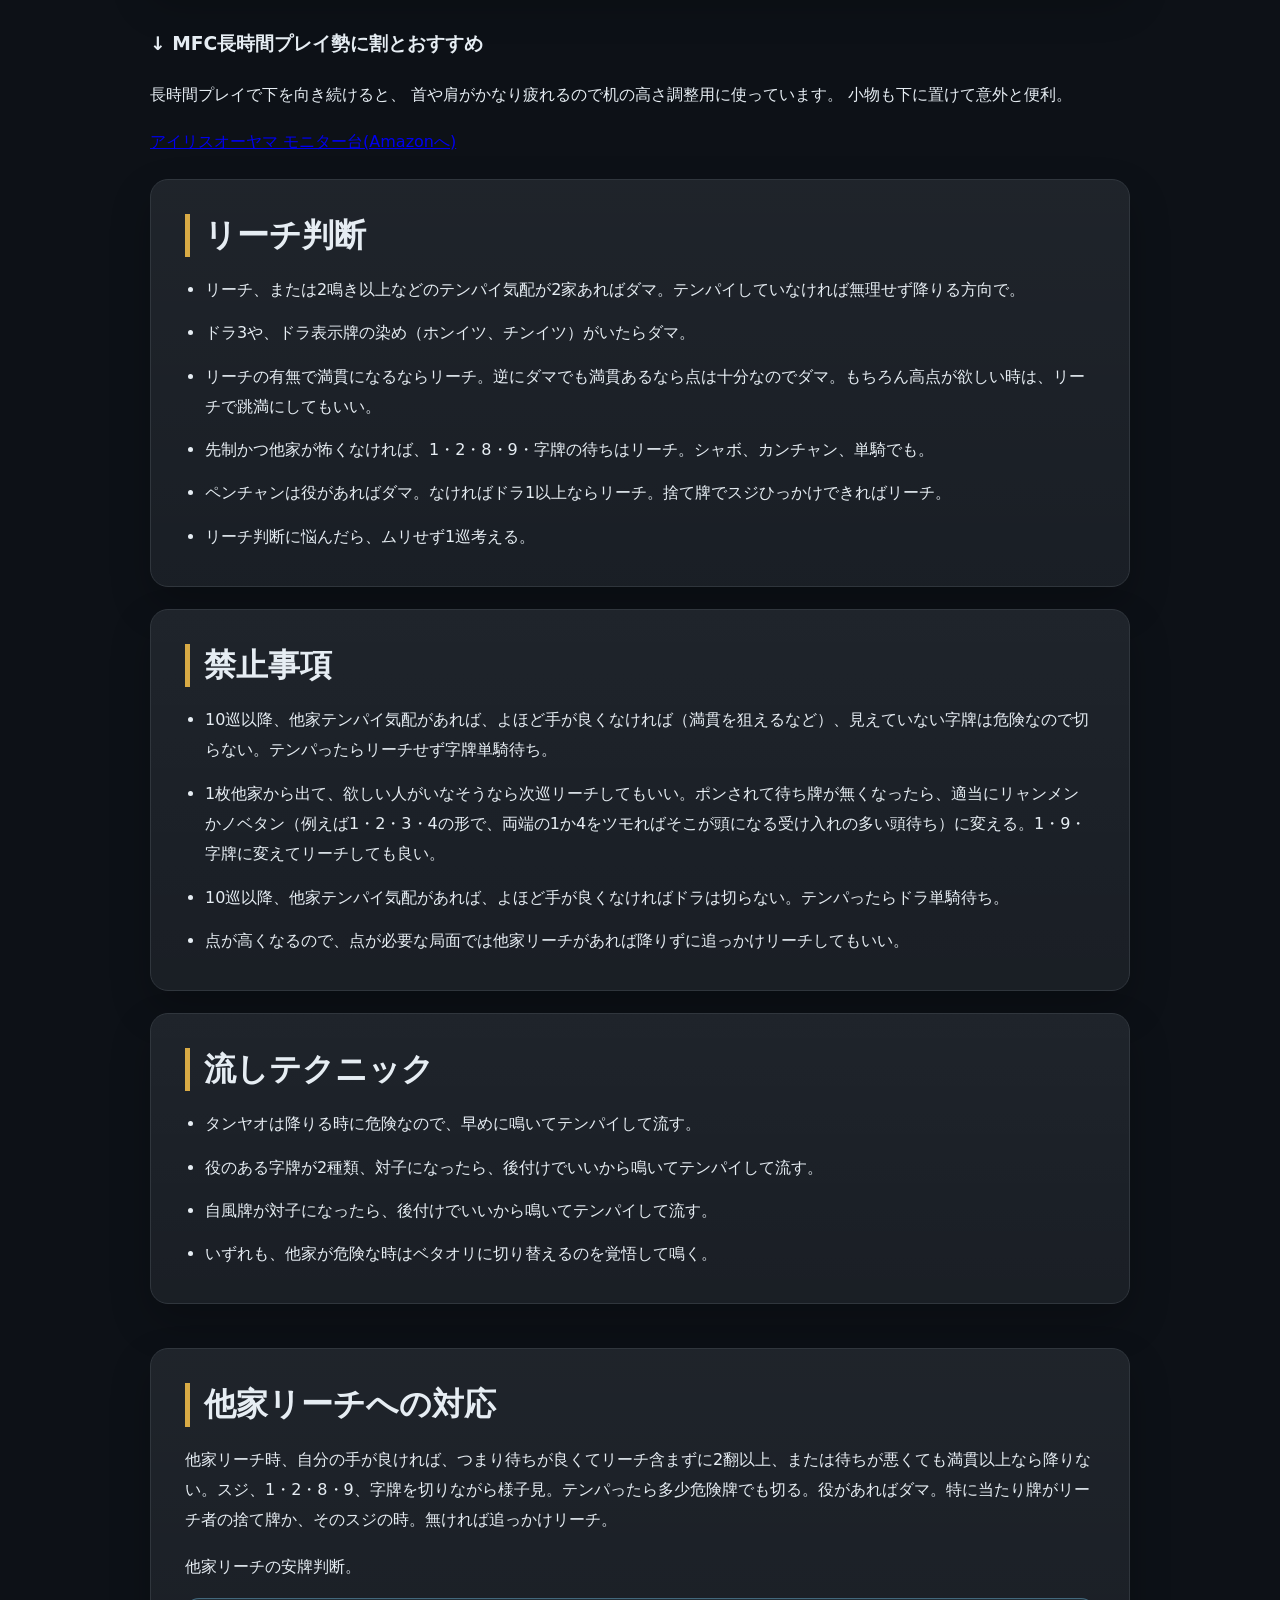
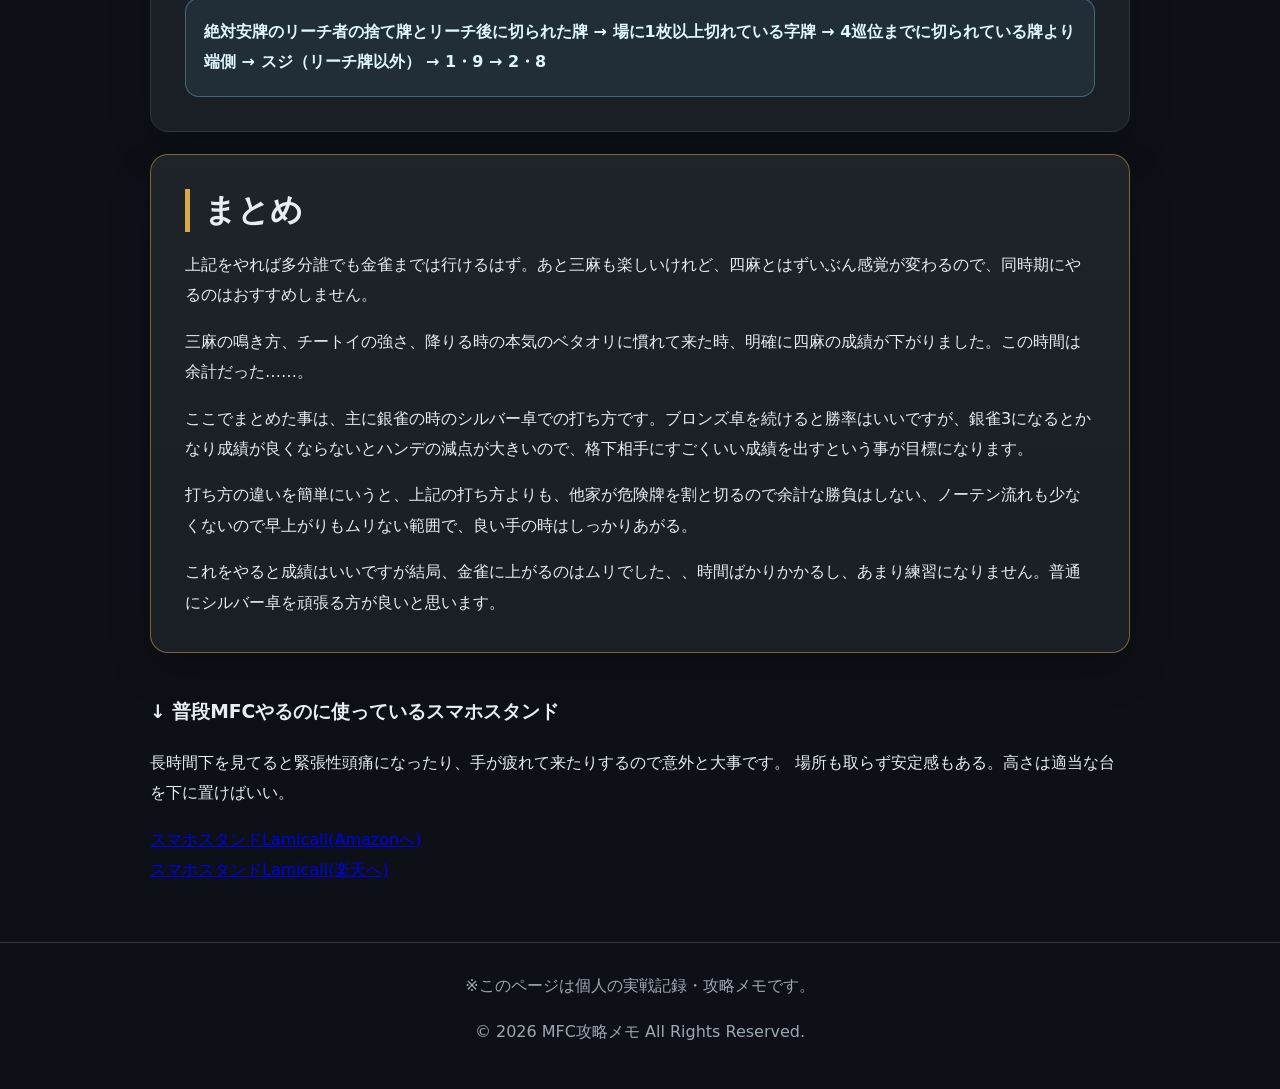
==== commit eac69318: "Update index.html" ====
--- a/index.html
+++ b/index.html
@@ -111,16 +111,21 @@
 
 
 
-<div class="affiliate-box">
-  <h3>↓ 普段MFCやるのに使っているスマホスタンド</h3>
-  <p>長時間下を見てると緊張性頭痛になったり、手が疲れて来たりするので意外と大事です。
-    場所も取らず安定感もある。高さは適当な台を下に置けばいい。</p>
-  <a href="https://amzn.to/4nGjhpJ" target="_blank" rel="nofollow sponsored noopener">
-    スマホスタンドLamicall(Amazonへ)
-  </a>
-       <br>
-  <a href="https://a.r10.to/hPhSlc" target="_blank" rel="nofollow sponsored noopener">
-    スマホスタンドLamicall(楽天へ)
+
+
+      <div class="affiliate-box">
+  <h3>↓ MFC長時間プレイ勢に割とおすすめ</h3>
+
+  <p>
+    長時間プレイで下を向き続けると、
+    首や肩がかなり疲れるので机の高さ調整用に使っています。
+    小物も下に置けて意外と便利。
+  </p>
+
+  <a href="https://amzn.to/3Pv6qKq"
+     target="_blank"
+     rel="nofollow sponsored noopener">
+    アイリスオーヤマ モニター台(Amazonへ)
   </a>
 </div>
       
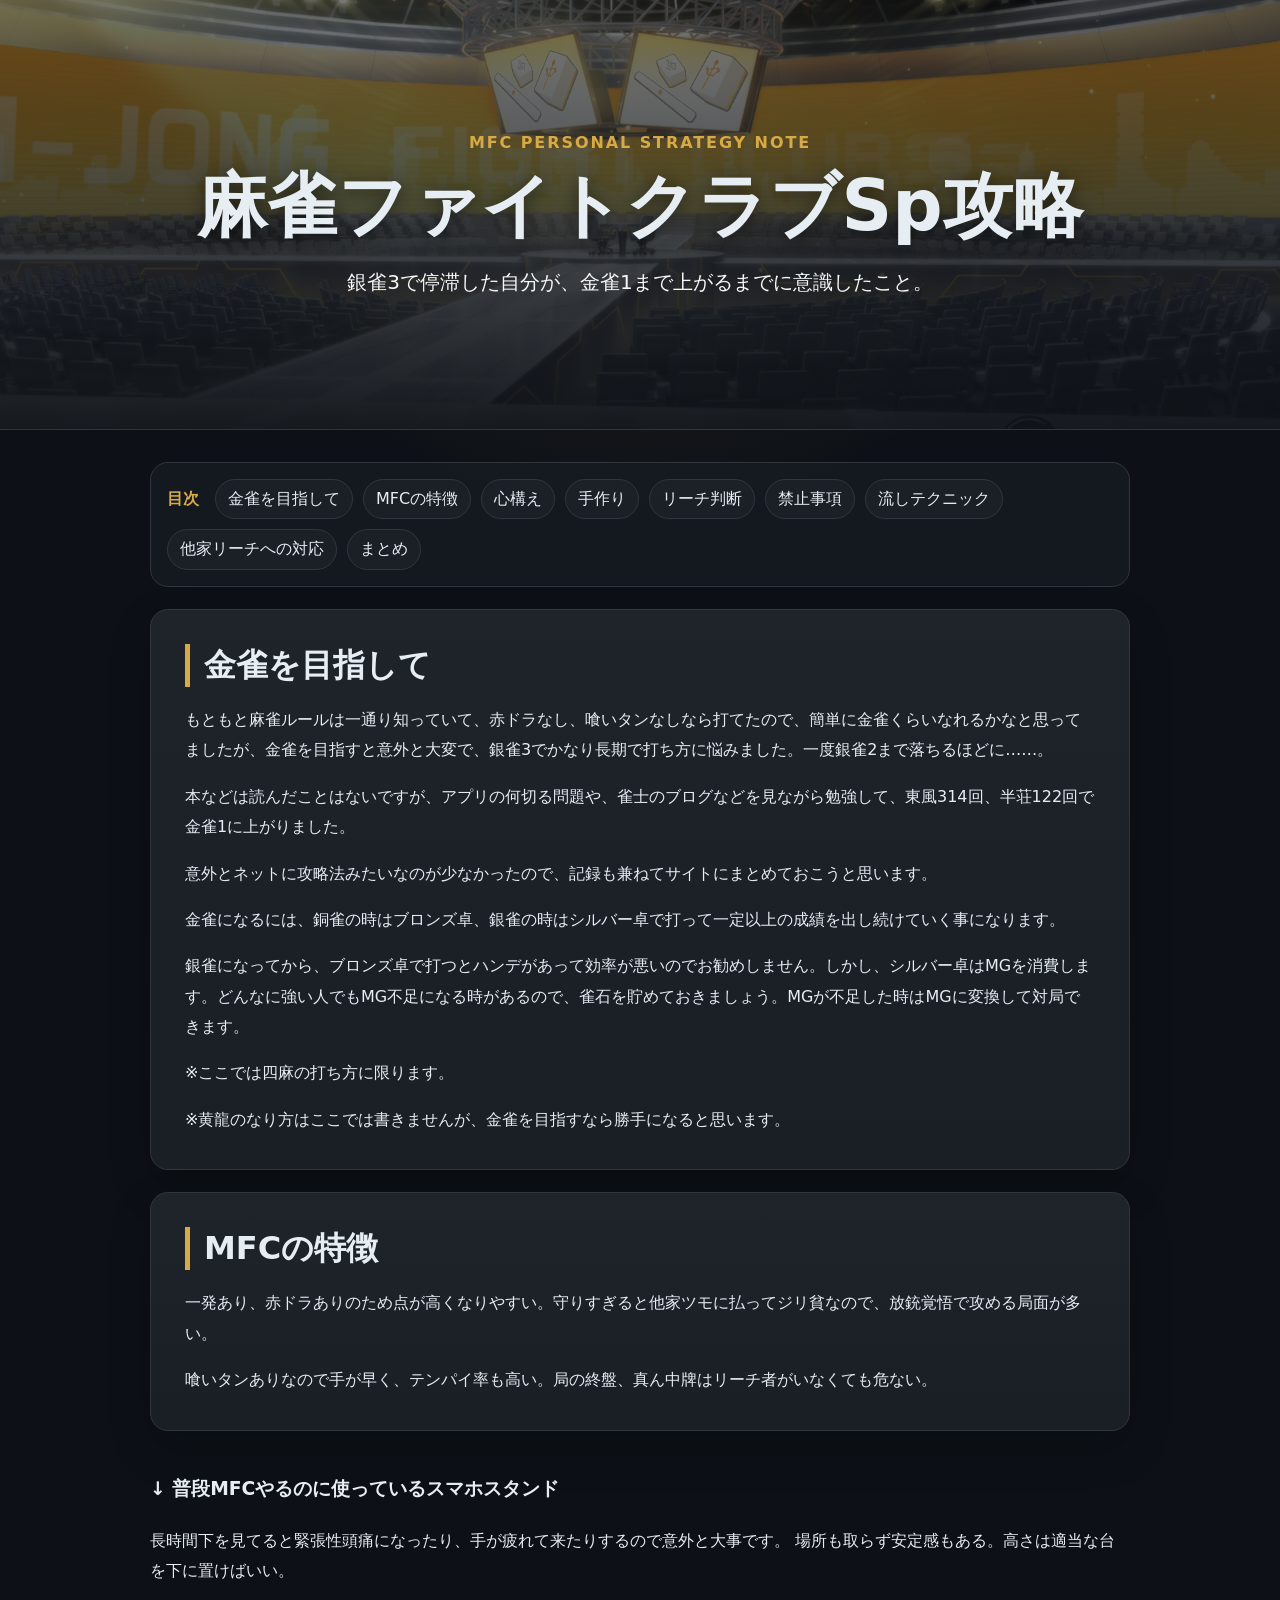
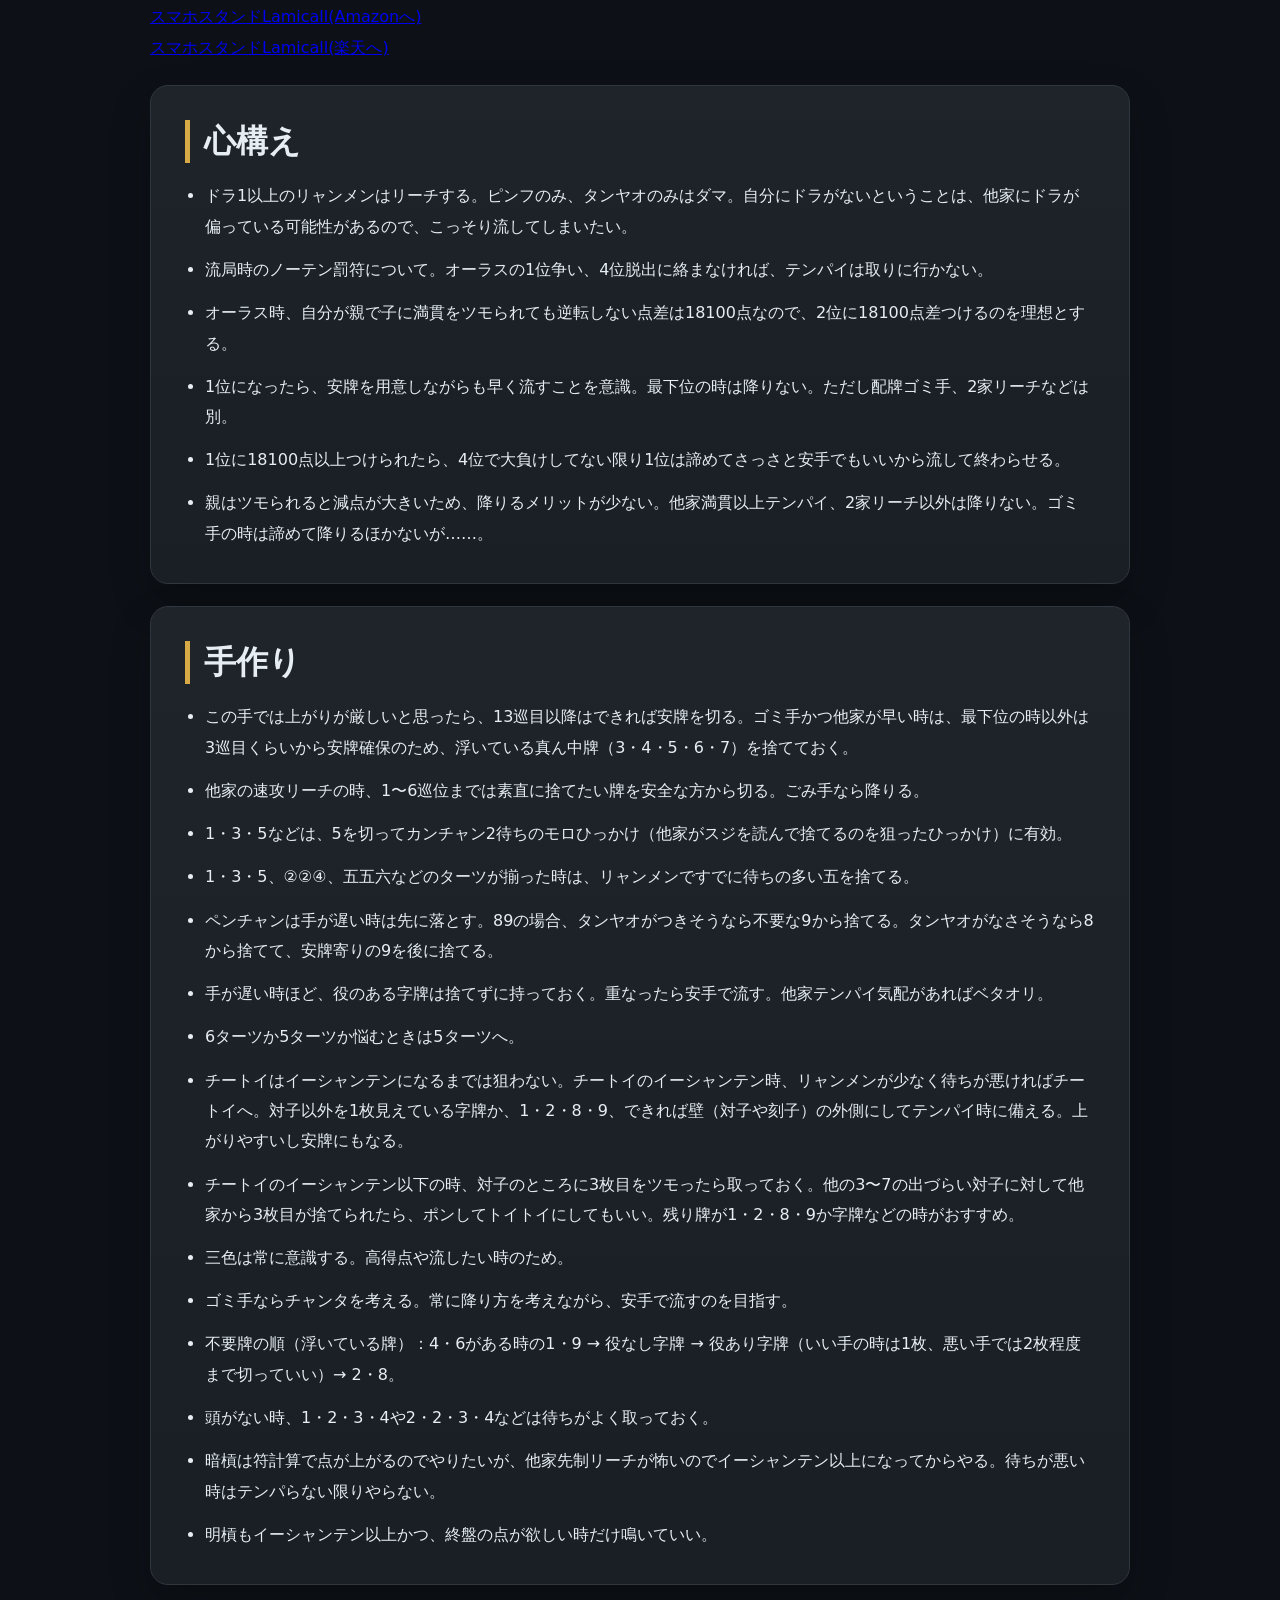
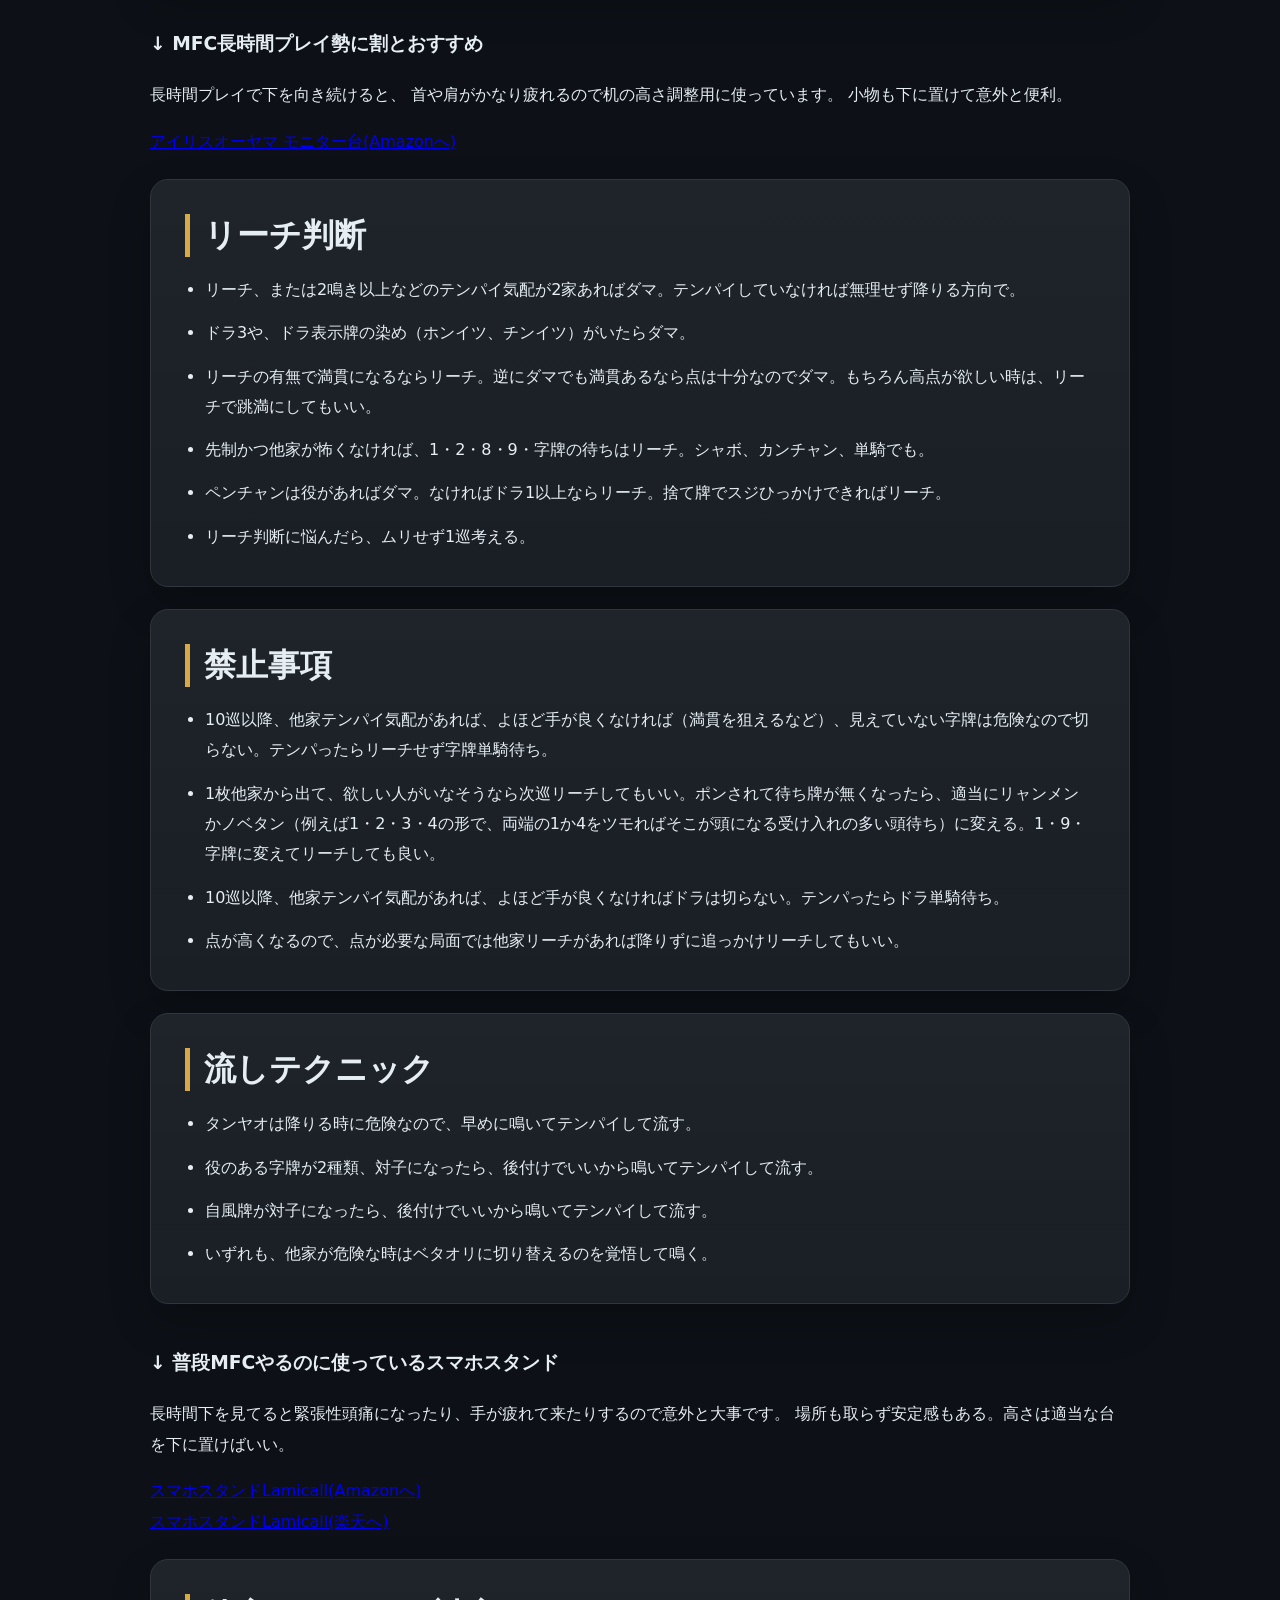
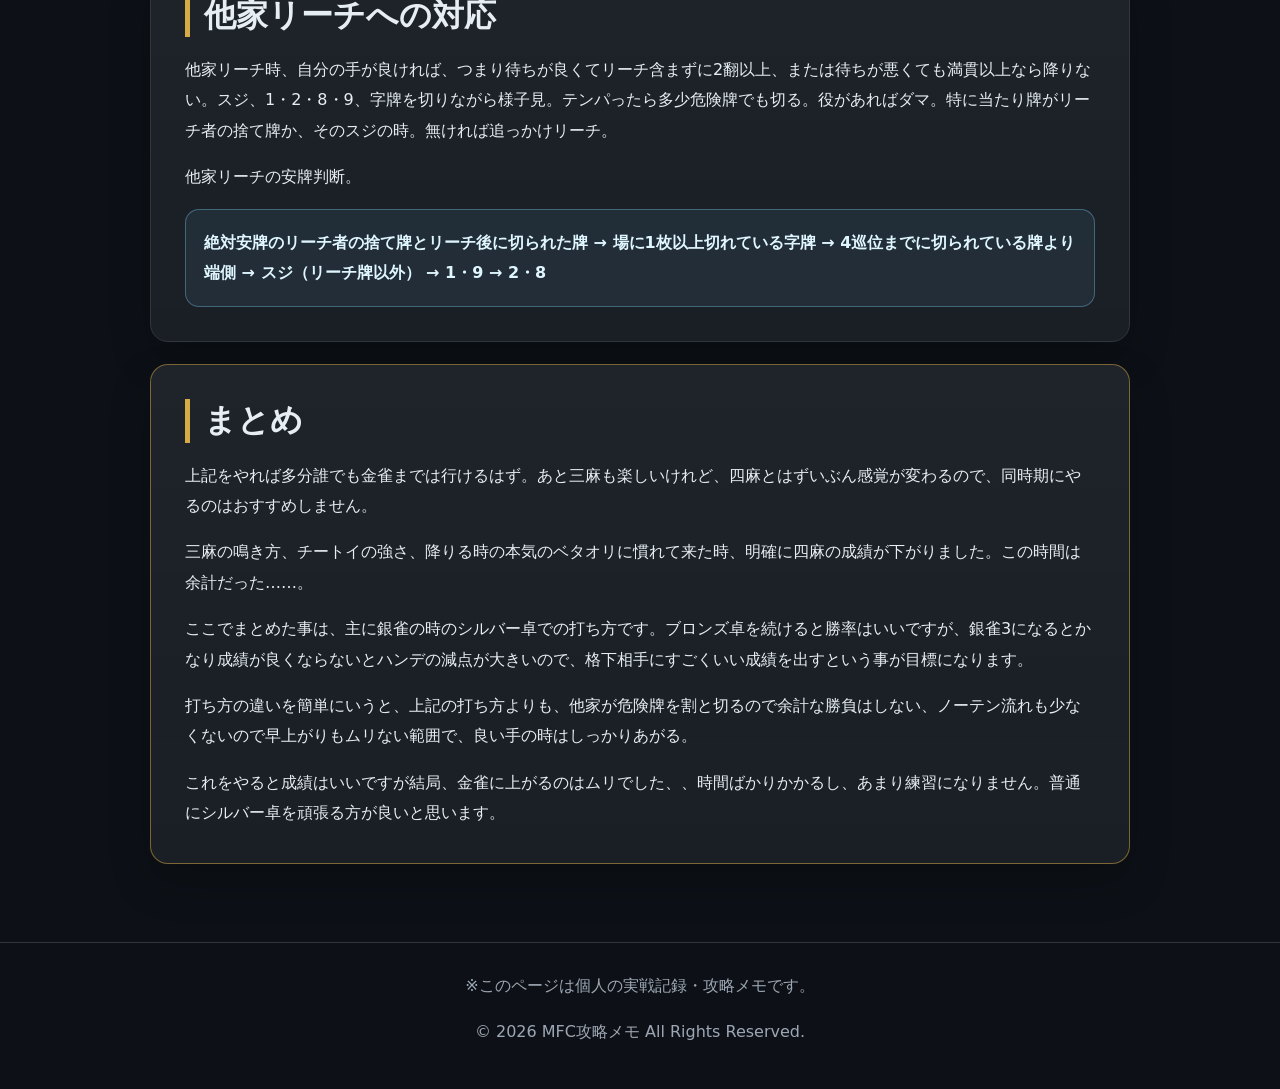
==== commit 450ef610: "Update index.html" ====
--- a/index.html
+++ b/index.html
@@ -161,9 +161,20 @@
         </ul>
       </section>
 
+      <div class="affiliate-box">
+  <h3>↓ 普段MFCやるのに使っているスマホスタンド</h3>
+  <p>長時間下を見てると緊張性頭痛になったり、手が疲れて来たりするので意外と大事です。
+    場所も取らず安定感もある。高さは適当な台を下に置けばいい。</p>
+  <a href="https://amzn.to/4nGjhpJ" target="_blank" rel="nofollow sponsored noopener">
+    スマホスタンドLamicall(Amazonへ)
+  </a>
+       <br>
+  <a href="https://a.r10.to/hPhSlc" target="_blank" rel="nofollow sponsored noopener">
+    スマホスタンドLamicall(楽天へ)
+  </a>
+</div>
+
       
-
-      <ins class="dmm-widget-placement" data-id="ffad76744aa60ce0611bf9cbec03fd89" style="background:transparent"></ins><script src="https://widget-view.dmm.com/js/placement.js" class="dmm-widget-scripts" data-id="ffad76744aa60ce0611bf9cbec03fd89"></script>
 
       <section id="defense" class="card">
         <h2>他家リーチへの対応</h2>
@@ -181,19 +192,8 @@
         <p>これをやると成績はいいですが結局、金雀に上がるのはムリでした、、時間ばかりかかるし、あまり練習になりません。普通にシルバー卓を頑張る方が良いと思います。</p>
       </section>
 
-       <div class="affiliate-box">
-  <h3>↓ 普段MFCやるのに使っているスマホスタンド</h3>
-  <p>長時間下を見てると緊張性頭痛になったり、手が疲れて来たりするので意外と大事です。
-    場所も取らず安定感もある。高さは適当な台を下に置けばいい。</p>
-  <a href="https://amzn.to/4nGjhpJ" target="_blank" rel="nofollow sponsored noopener">
-    スマホスタンドLamicall(Amazonへ)
-  </a>
-       <br>
-  <a href="https://a.r10.to/hPhSlc" target="_blank" rel="nofollow sponsored noopener">
-    スマホスタンドLamicall(楽天へ)
-  </a>
-</div>
-
+       
+<ins class="dmm-widget-placement" data-id="5f3a4a0dc706e9e3ae8fb4e529373bf9" style="background:transparent"></ins><script src="https://widget-view.dmm.com/js/placement.js" class="dmm-widget-scripts" data-id="5f3a4a0dc706e9e3ae8fb4e529373bf9"></script>
   
   
     </article>
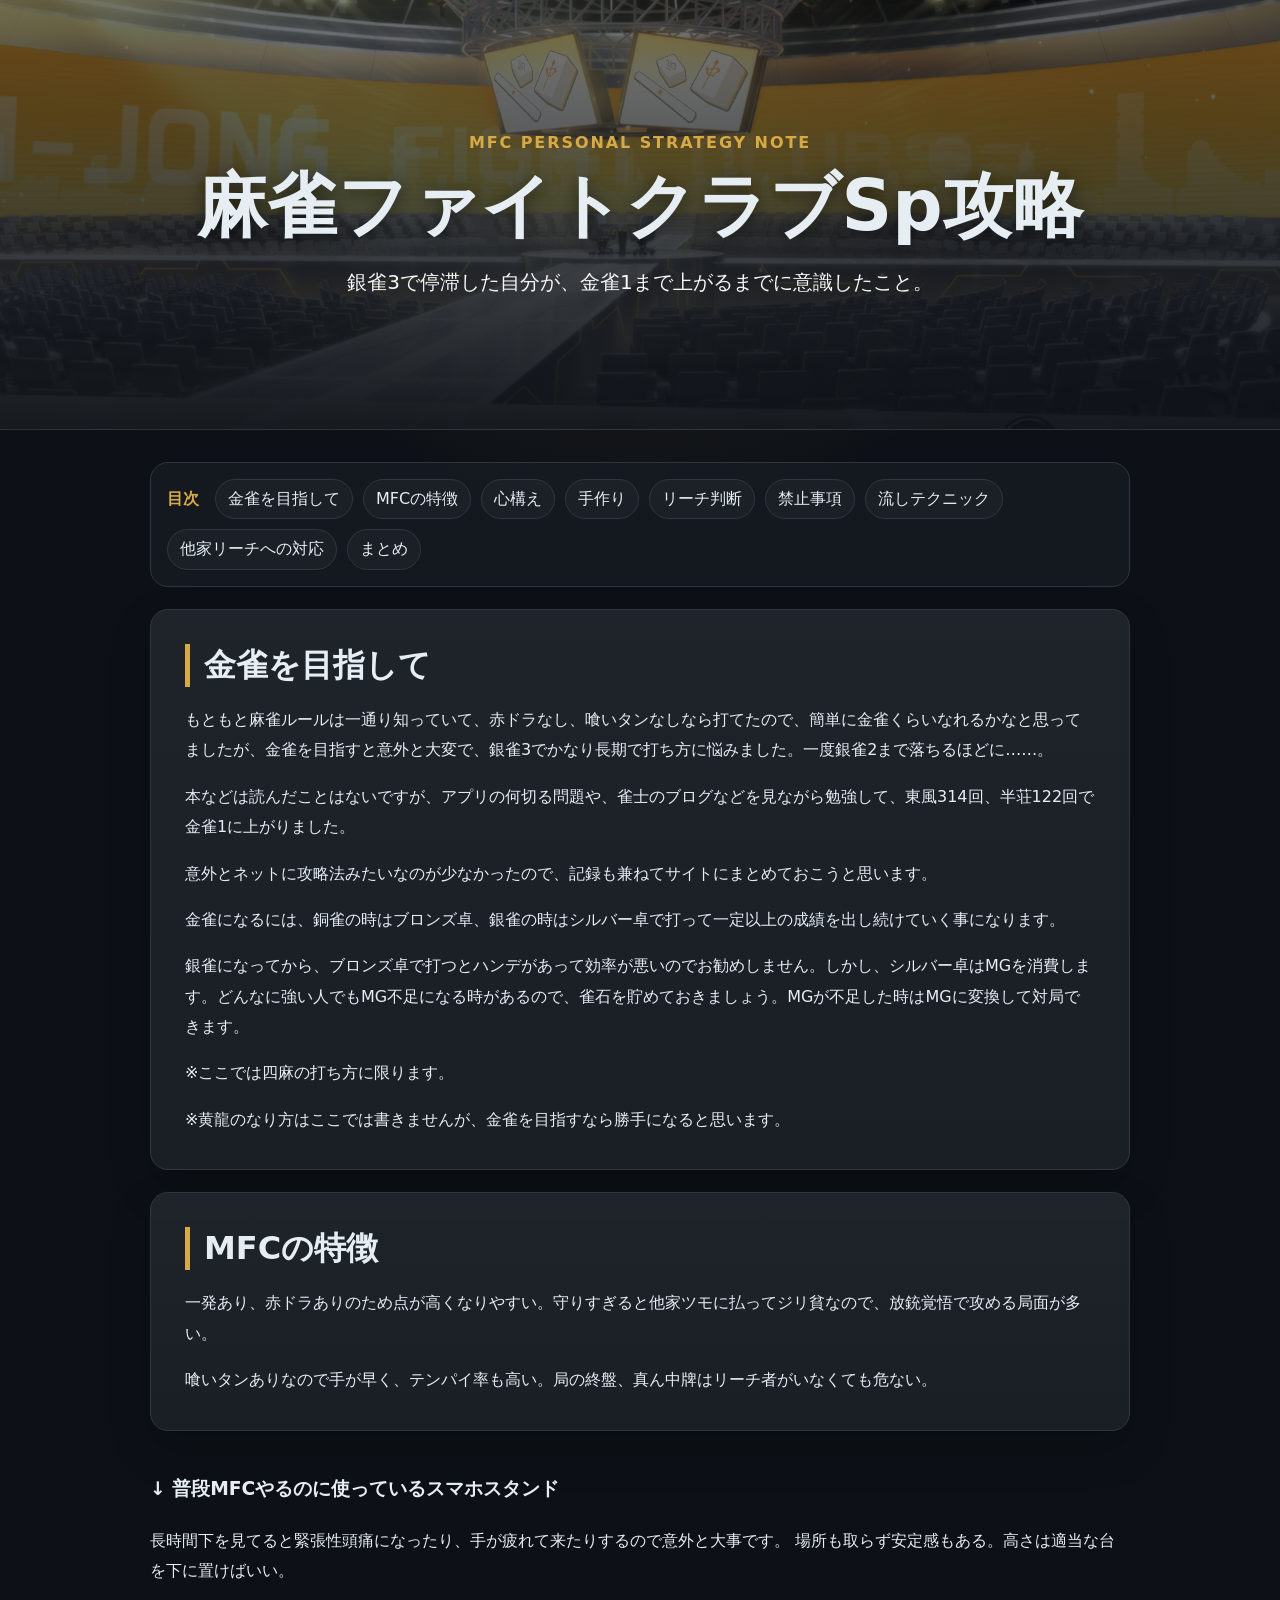
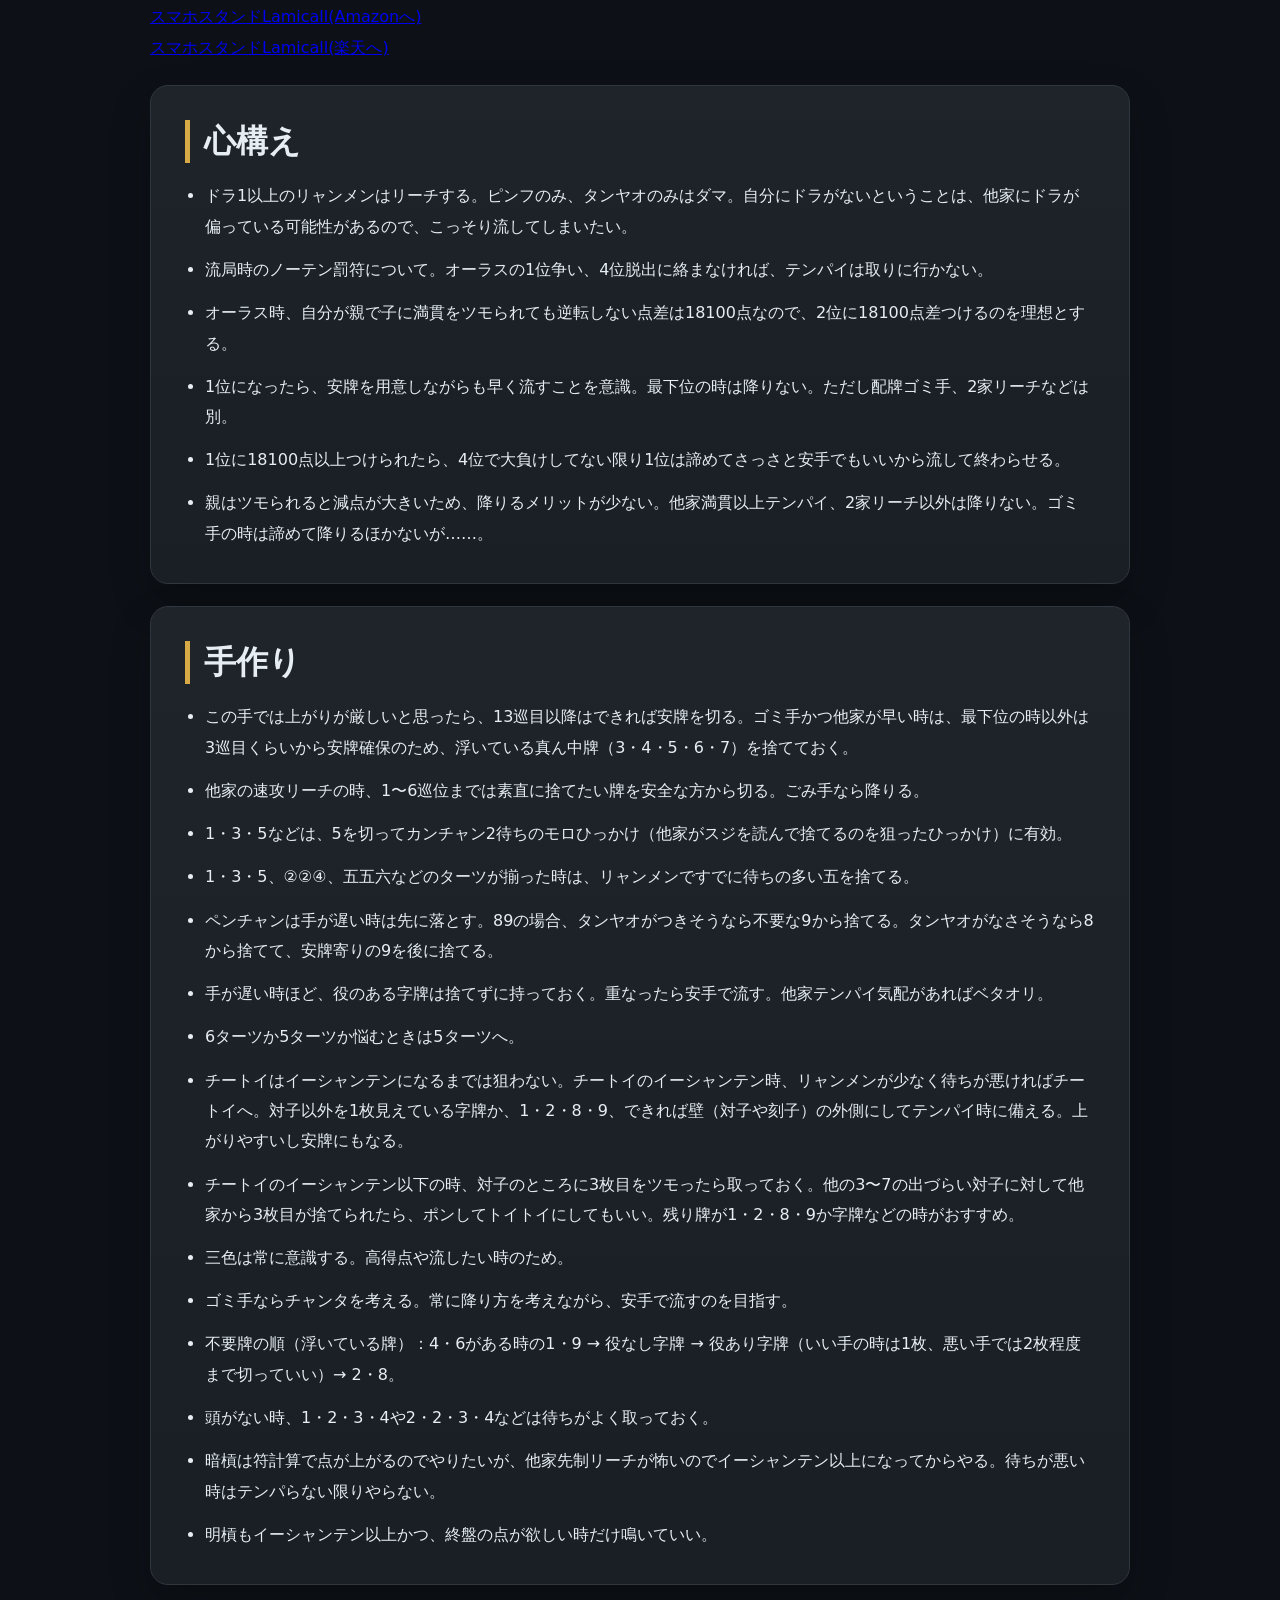
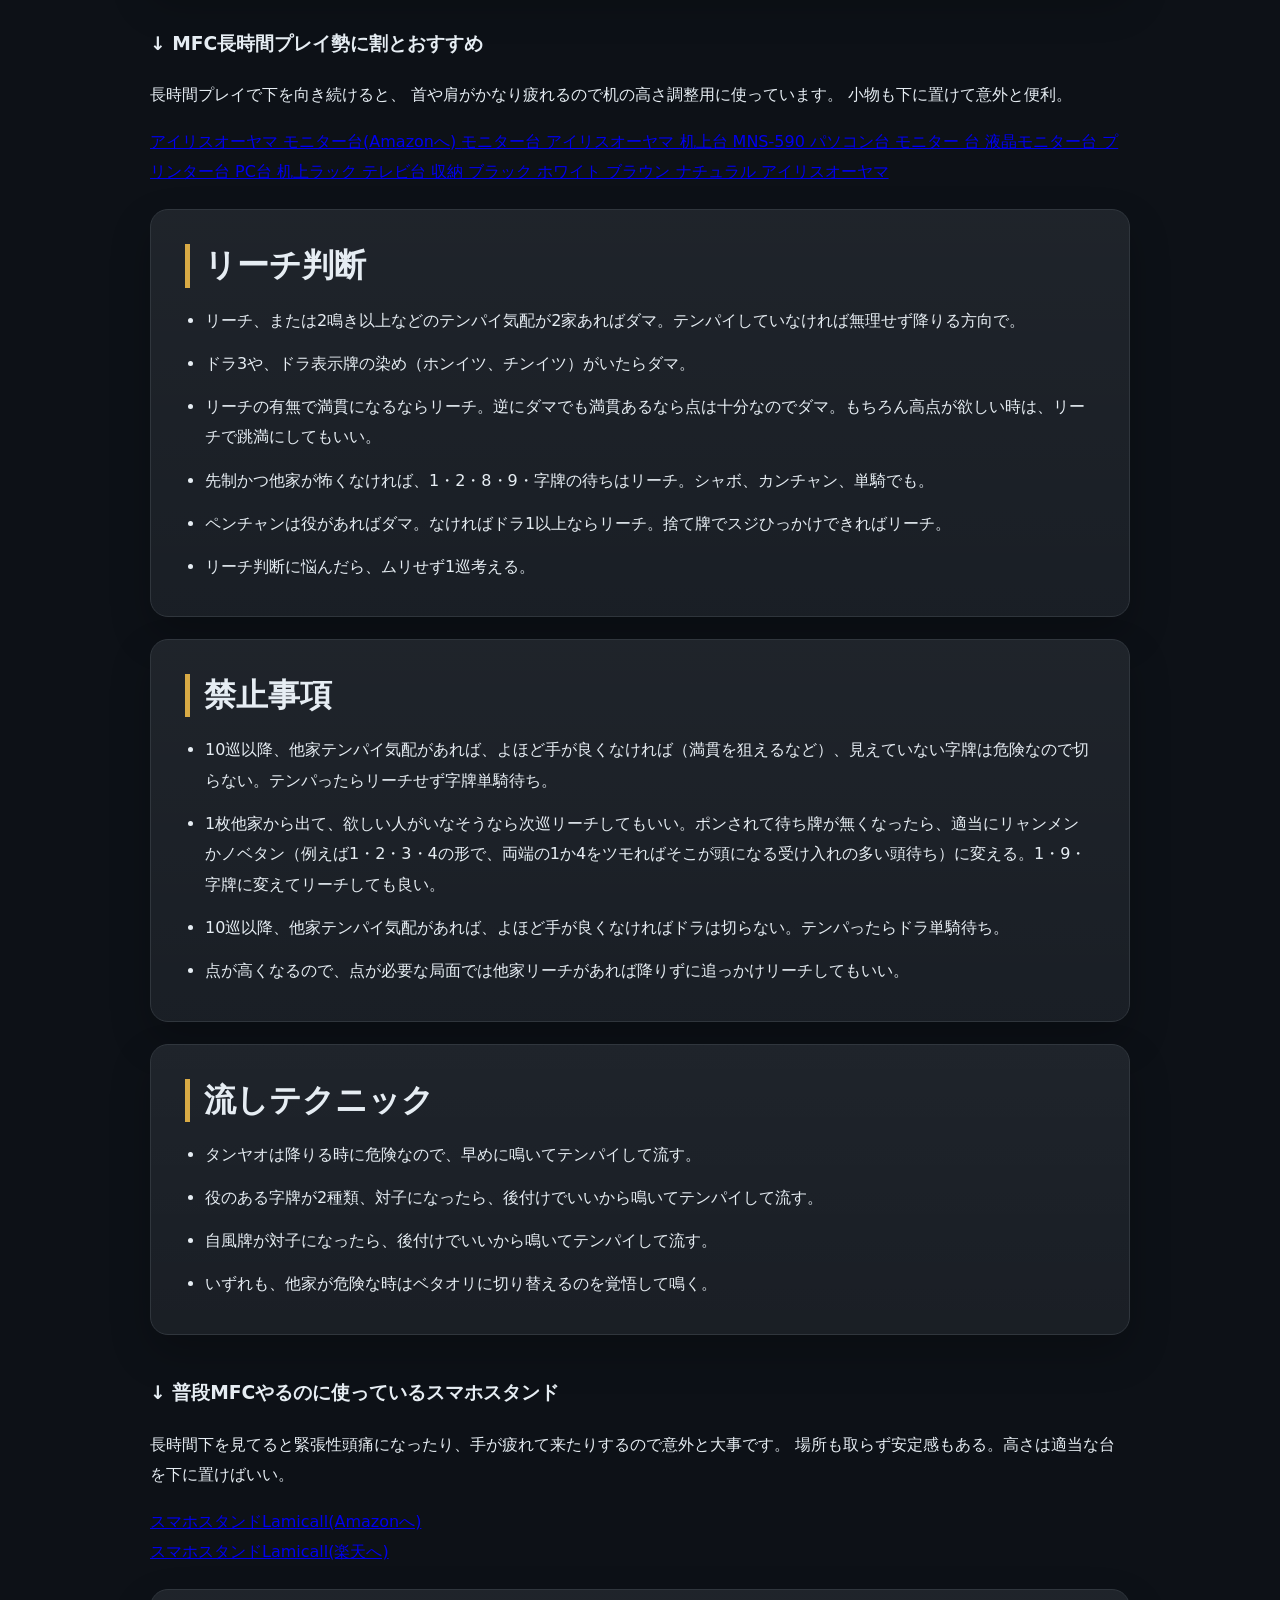
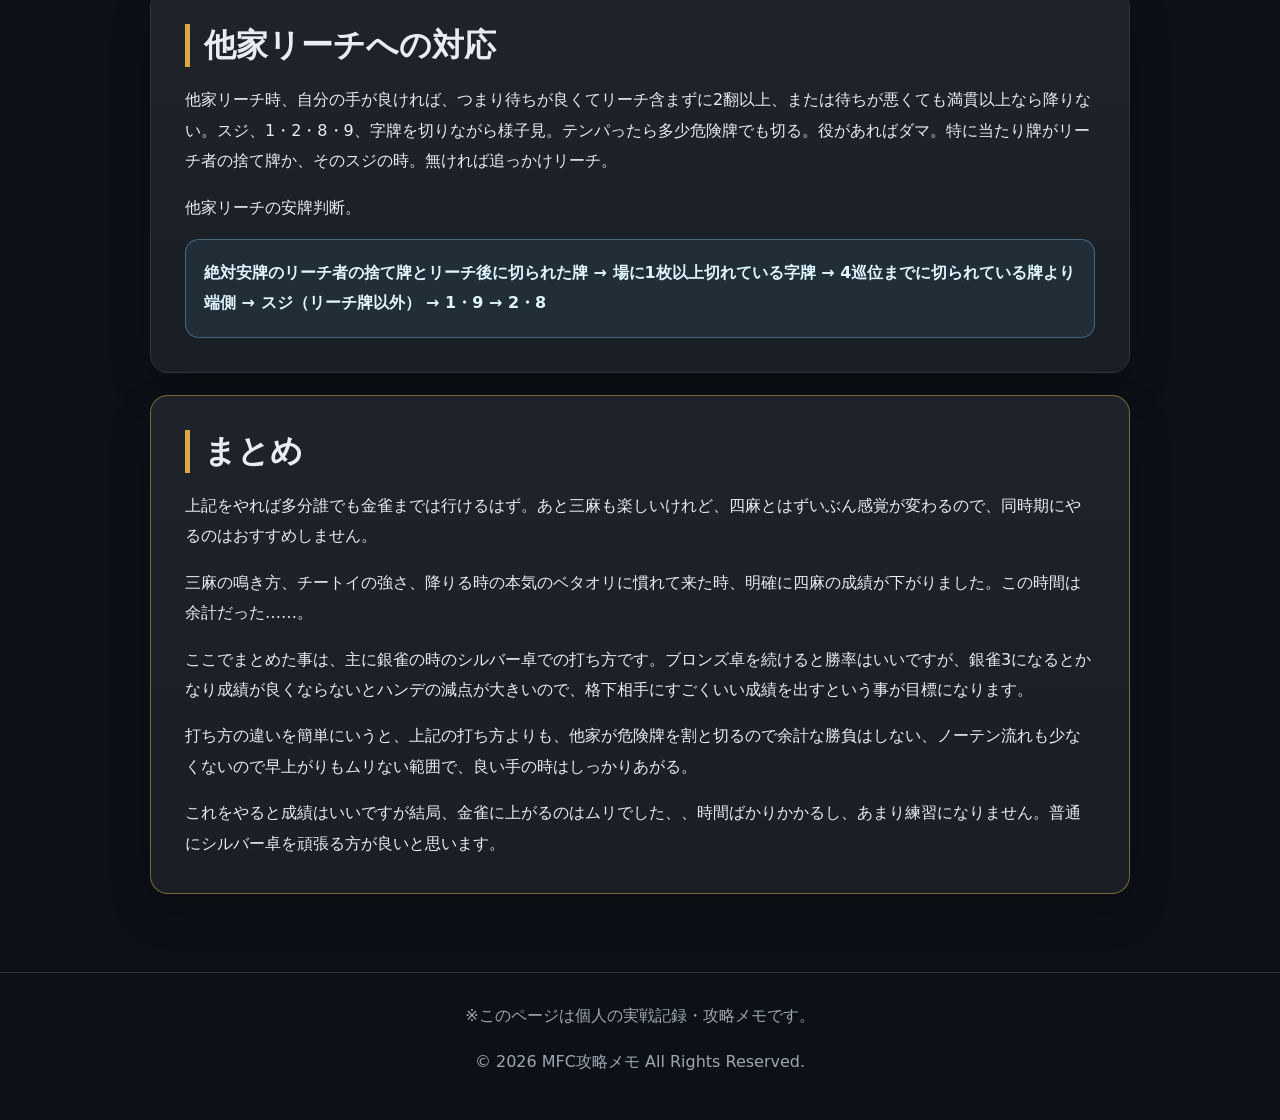
==== commit e4847e94: "Update index.html" ====
--- a/index.html
+++ b/index.html
@@ -127,6 +127,9 @@
      rel="nofollow sponsored noopener">
     アイリスオーヤマ モニター台(Amazonへ)
   </a>
+
+<a href="https://hb.afl.rakuten.co.jp/ichiba/5403feb9.3bbfbaed.5403feba.a0212eee/?pc=https%3A%2F%2Fitem.rakuten.co.jp%2Fenetroom%2F285230%2F&link_type=text&ut=eyJwYWdlIjoiaXRlbSIsInR5cGUiOiJ0ZXh0Iiwic2l6ZSI6IjI0MHgyNDAiLCJuYW0iOjEsIm5hbXAiOiJyaWdodCIsImNvbSI6MSwiY29tcCI6ImRvd24iLCJwcmljZSI6MSwiYm9yIjoxLCJjb2wiOjEsImJidG4iOjEsInByb2QiOjAsImFtcCI6ZmFsc2V9" target="_blank" rel="nofollow sponsored noopener" style="word-wrap:break-word;">モニター台 アイリスオーヤマ 机上台 MNS-590 パソコン台 モニター 台 液晶モニター台 プリンター台 PC台 机上ラック テレビ台 収納 ブラック ホワイト ブラウン ナチュラル アイリスオーヤマ</a>
+        
 </div>
       
       <section id="reach" class="card">
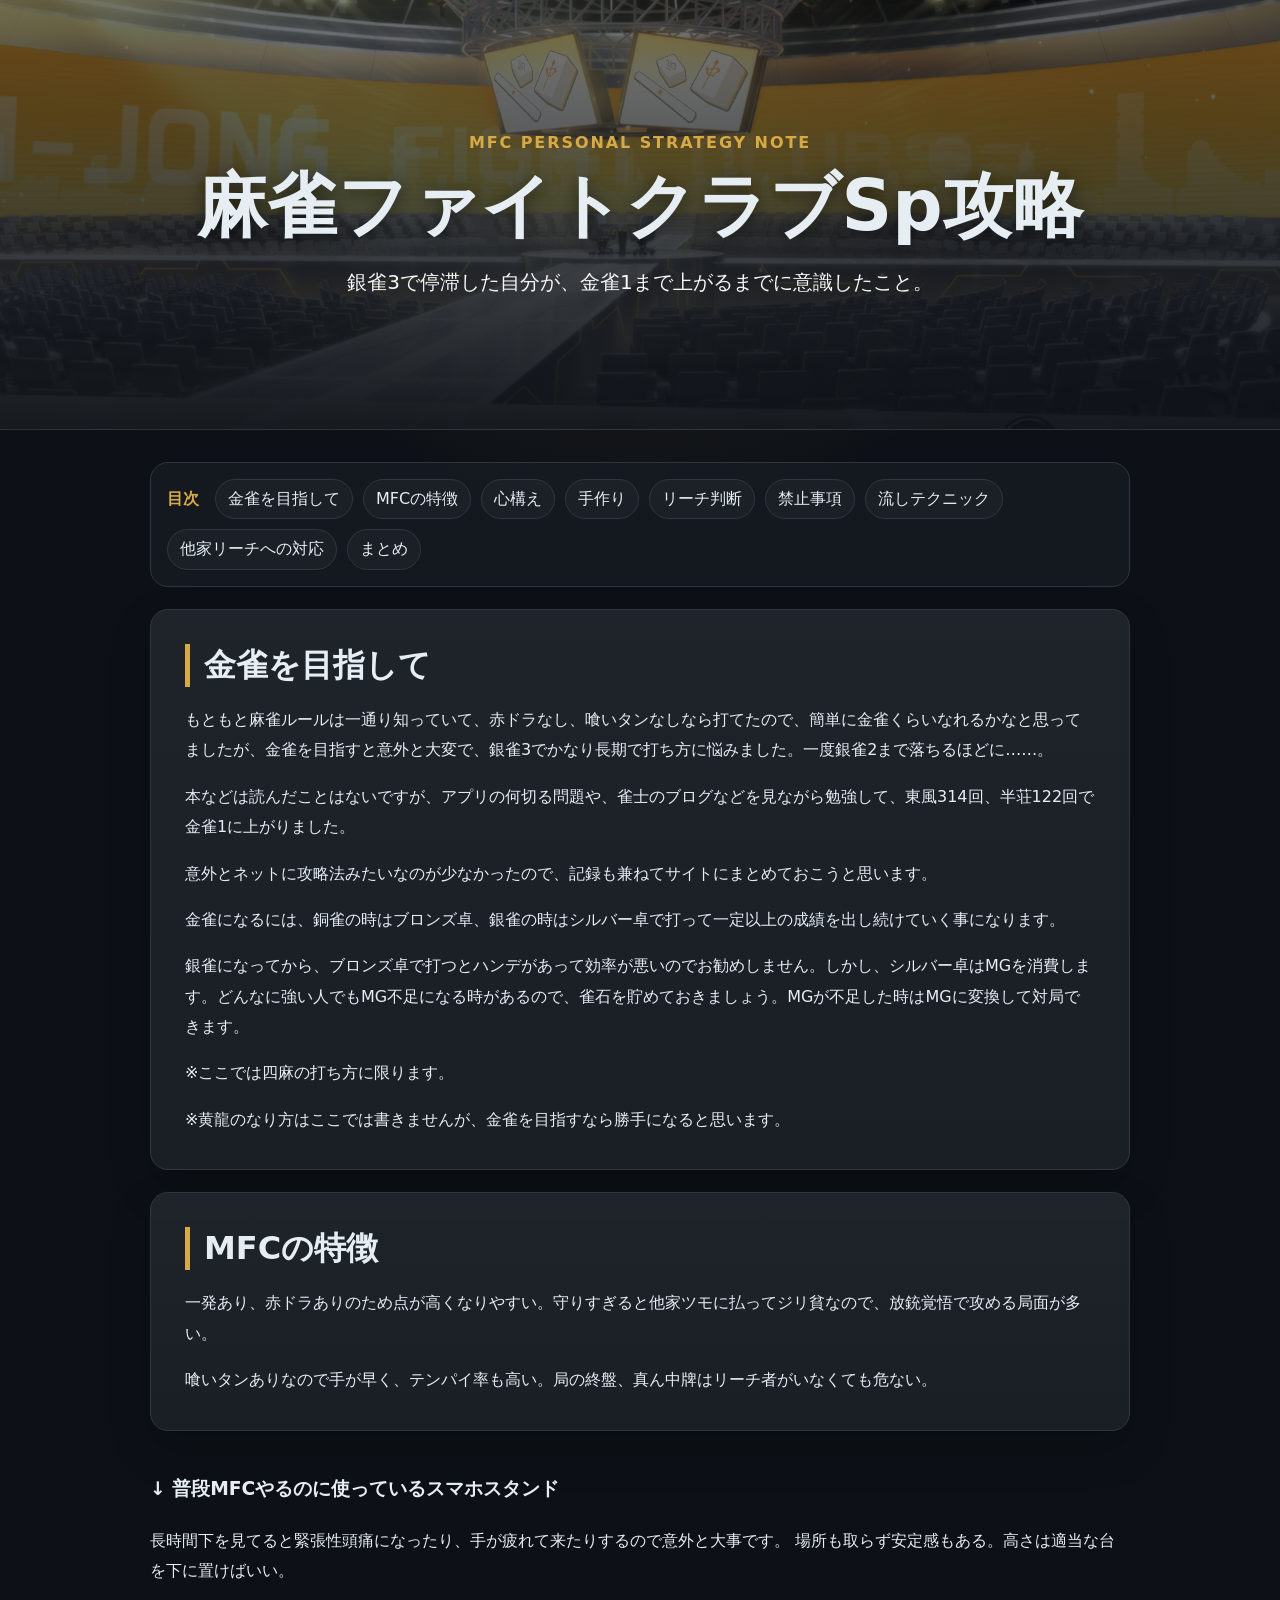
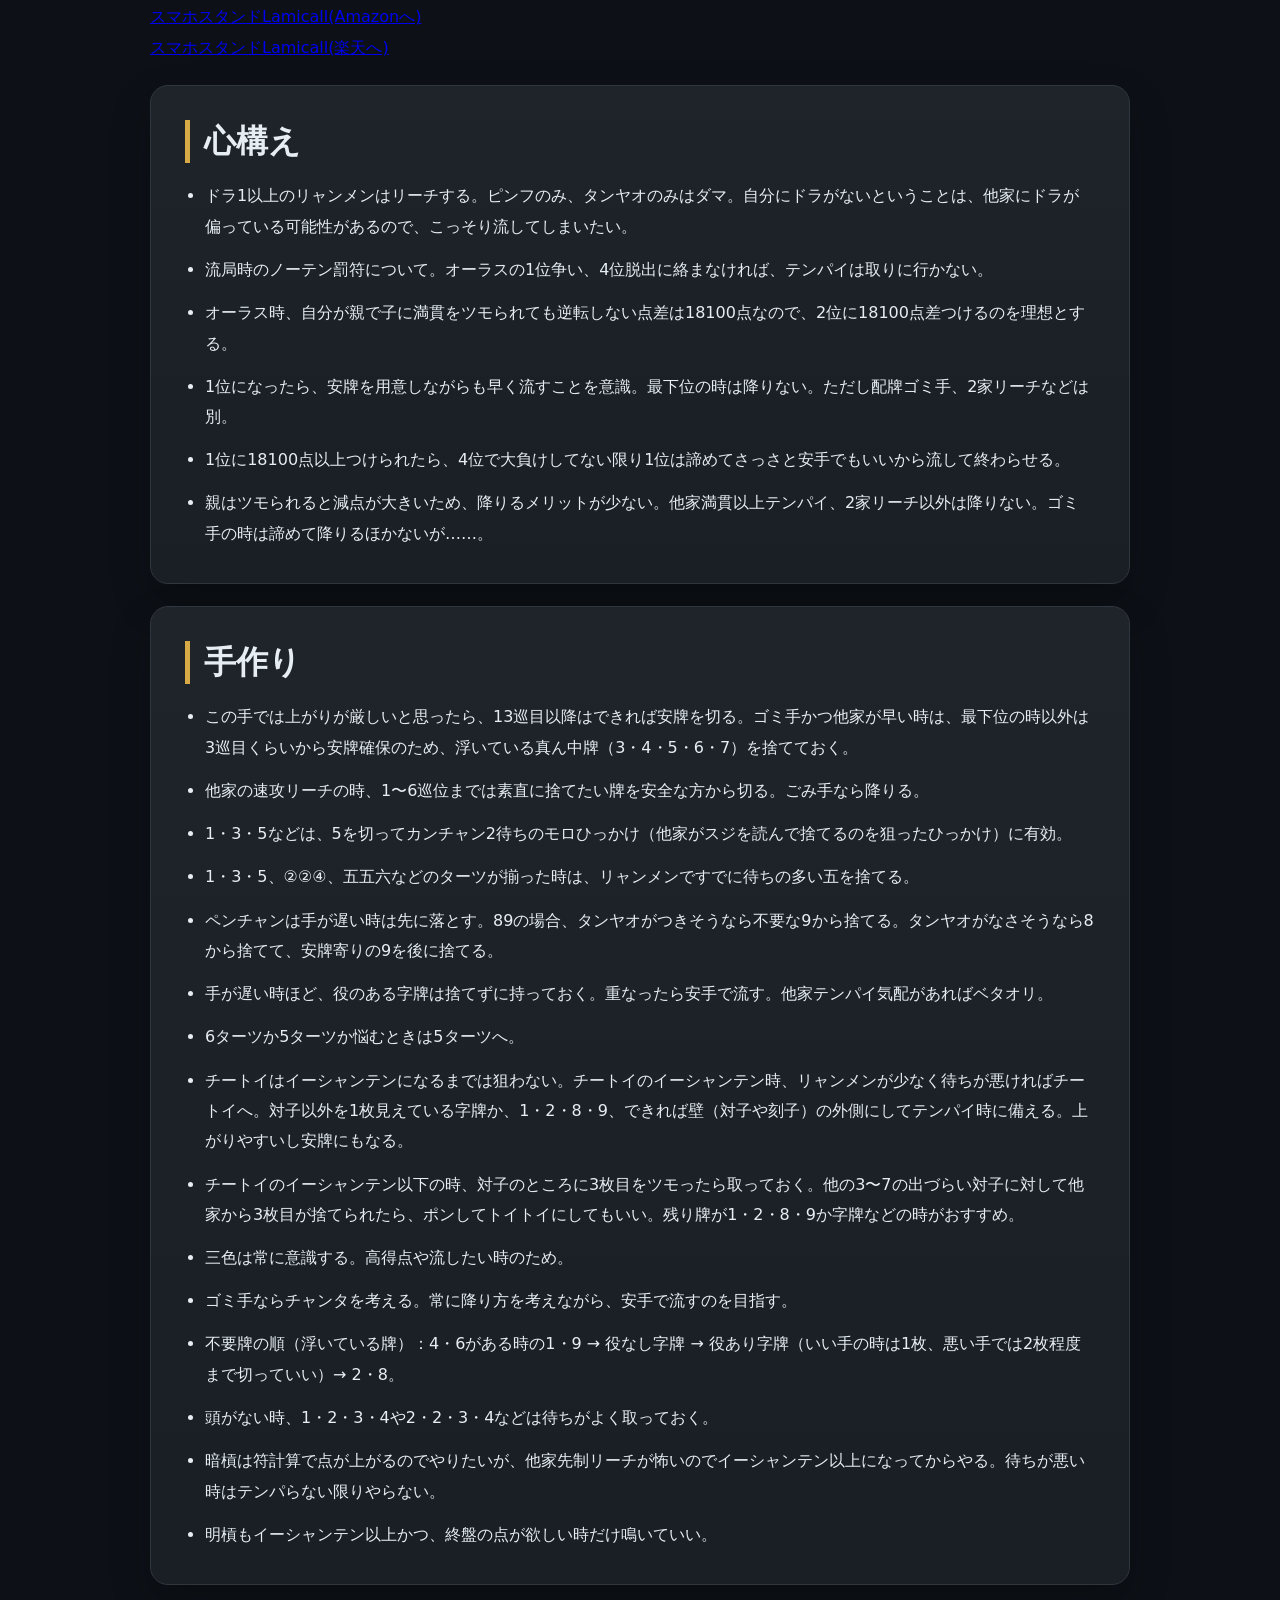
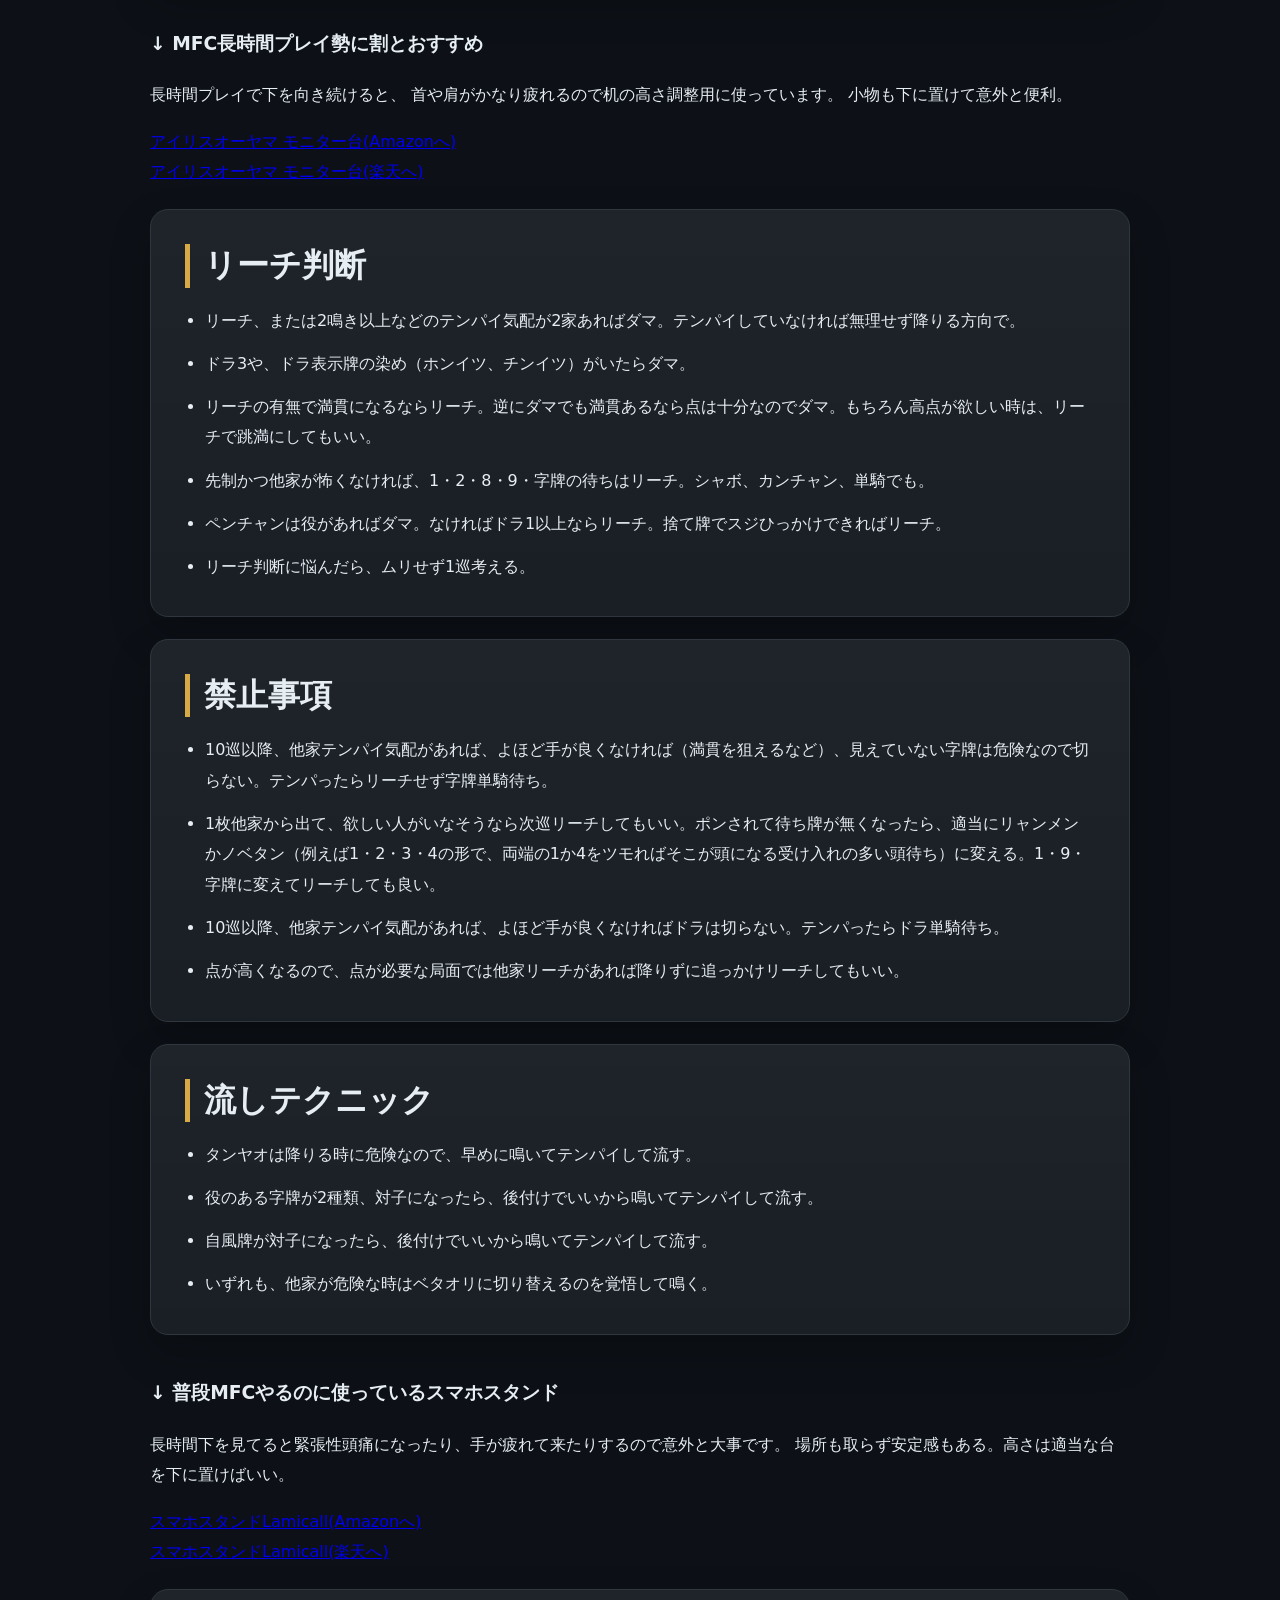
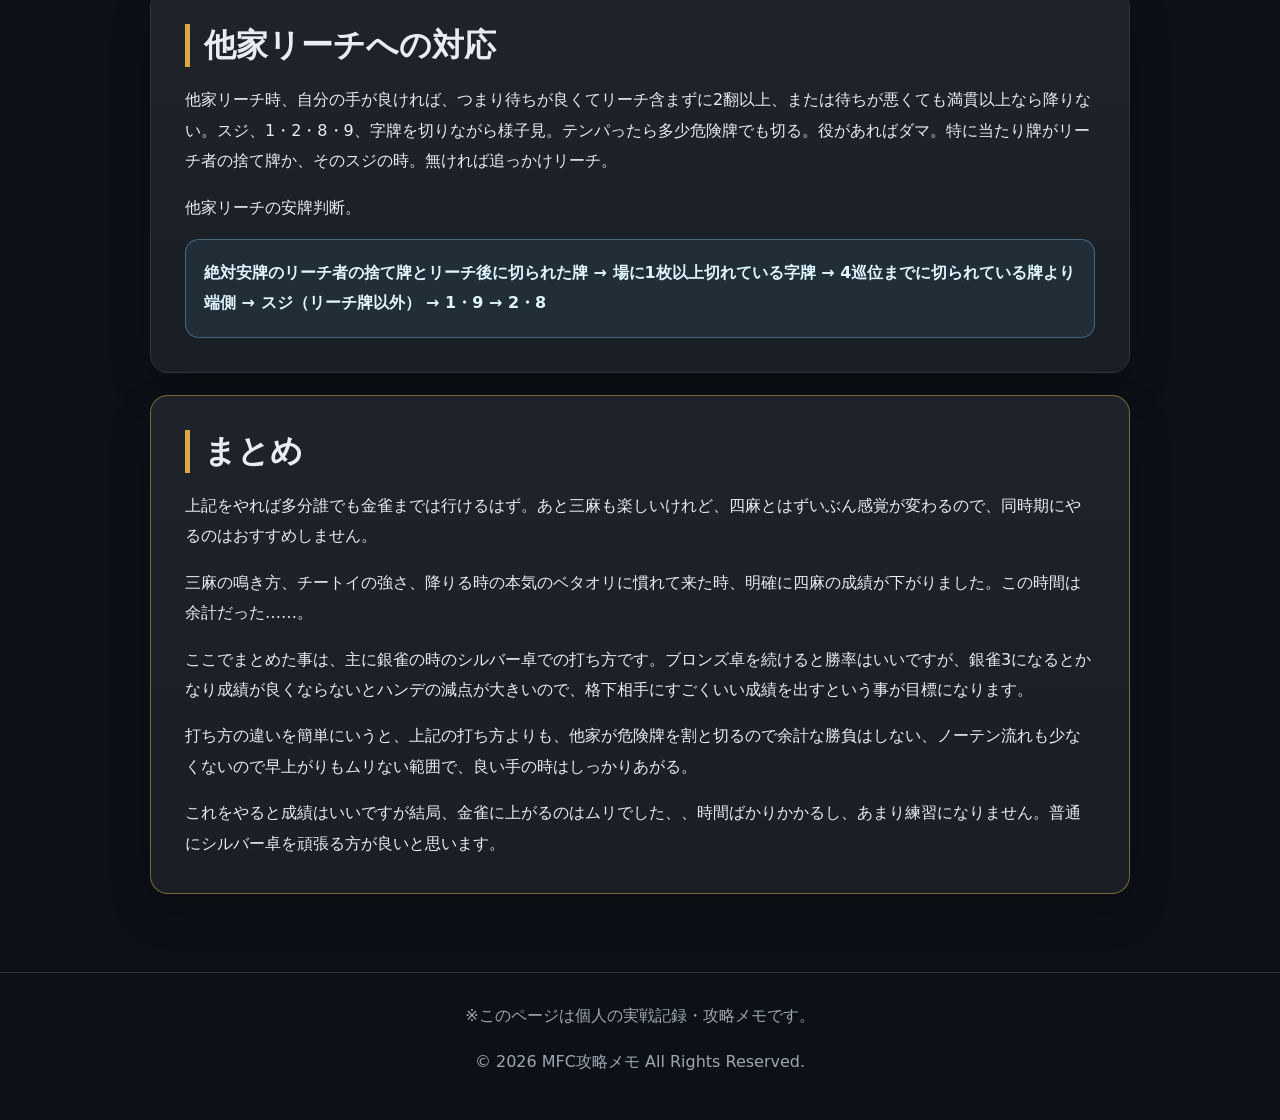
==== commit 7380c0ae: "Update index.html" ====
--- a/index.html
+++ b/index.html
@@ -128,7 +128,9 @@
     アイリスオーヤマ モニター台(Amazonへ)
   </a>
 
-<a href="https://hb.afl.rakuten.co.jp/ichiba/5403feb9.3bbfbaed.5403feba.a0212eee/?pc=https%3A%2F%2Fitem.rakuten.co.jp%2Fenetroom%2F285230%2F&link_type=text&ut=eyJwYWdlIjoiaXRlbSIsInR5cGUiOiJ0ZXh0Iiwic2l6ZSI6IjI0MHgyNDAiLCJuYW0iOjEsIm5hbXAiOiJyaWdodCIsImNvbSI6MSwiY29tcCI6ImRvd24iLCJwcmljZSI6MSwiYm9yIjoxLCJjb2wiOjEsImJidG4iOjEsInByb2QiOjAsImFtcCI6ZmFsc2V9" target="_blank" rel="nofollow sponsored noopener" style="word-wrap:break-word;">モニター台 アイリスオーヤマ 机上台 MNS-590 パソコン台 モニター 台 液晶モニター台 プリンター台 PC台 机上ラック テレビ台 収納 ブラック ホワイト ブラウン ナチュラル アイリスオーヤマ</a>
+        <br>
+<a href="https://hb.afl.rakuten.co.jp/ichiba/5403feb9.3bbfbaed.5403feba.a0212eee/?pc=https%3A%2F%2Fitem.rakuten.co.jp%2Fenetroom%2F285230%2F&link_type=text&ut=eyJwYWdlIjoiaXRlbSIsInR5cGUiOiJ0ZXh0Iiwic2l6ZSI6IjI0MHgyNDAiLCJuYW0iOjEsIm5hbXAiOiJyaWdodCIsImNvbSI6MSwiY29tcCI6ImRvd24iLCJwcmljZSI6MSwiYm9yIjoxLCJjb2wiOjEsImJidG4iOjEsInByb2QiOjAsImFtcCI6ZmFsc2V9" target="_blank" rel="nofollow sponsored noopener" style="word-wrap:break-word;">
+  アイリスオーヤマ モニター台(楽天へ)</a>
         
 </div>
       
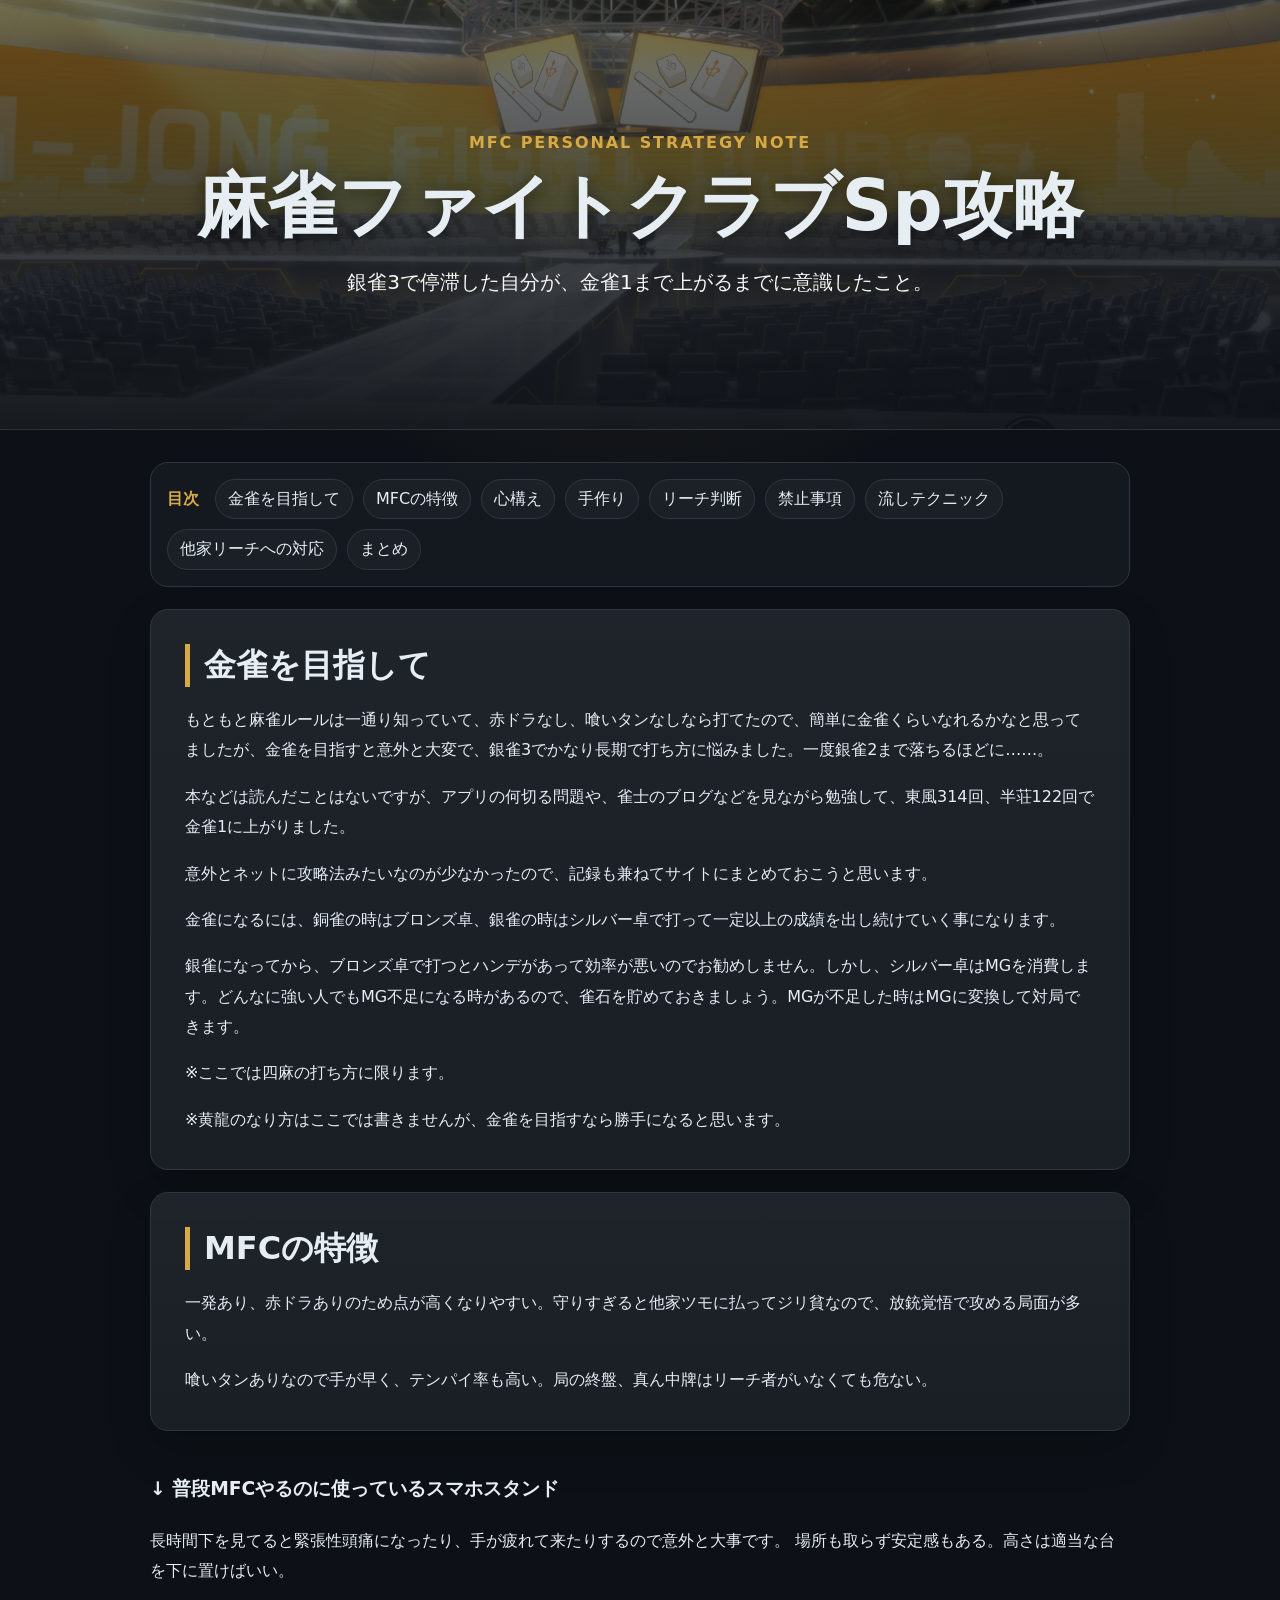
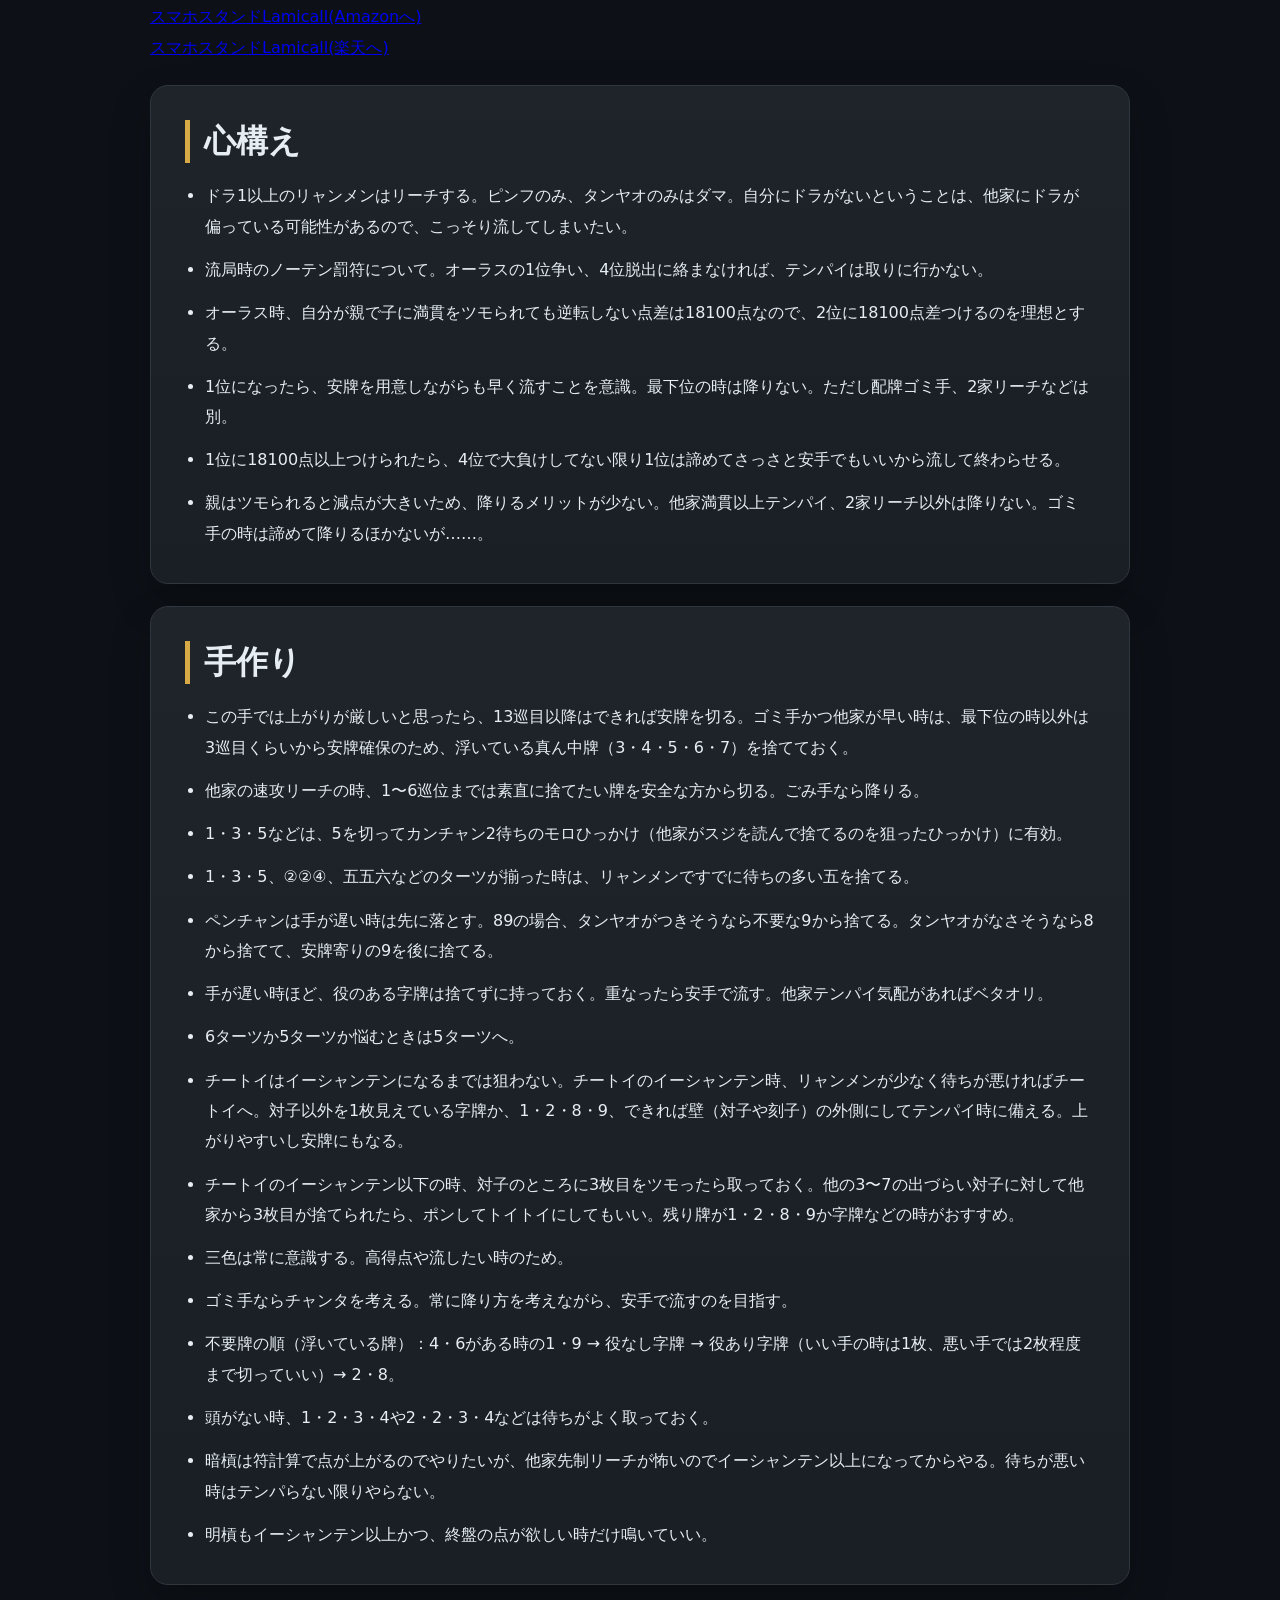
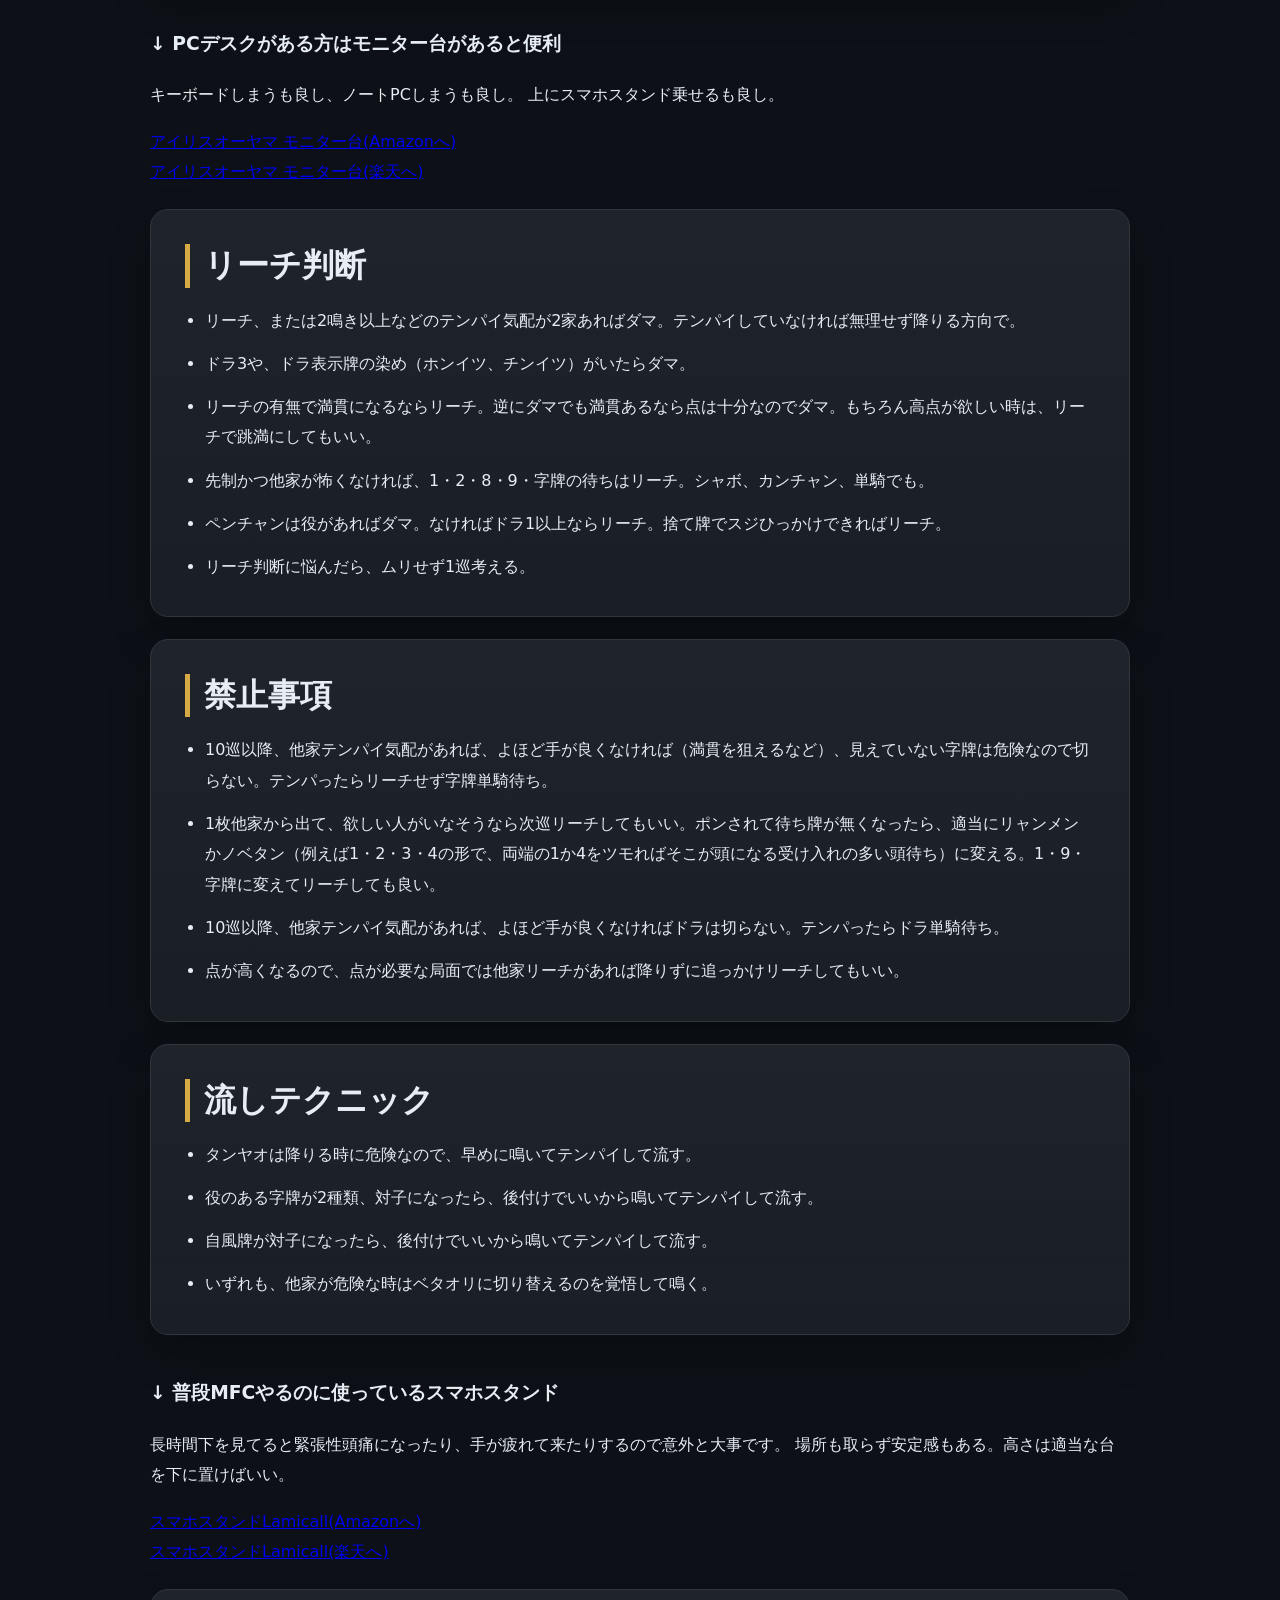
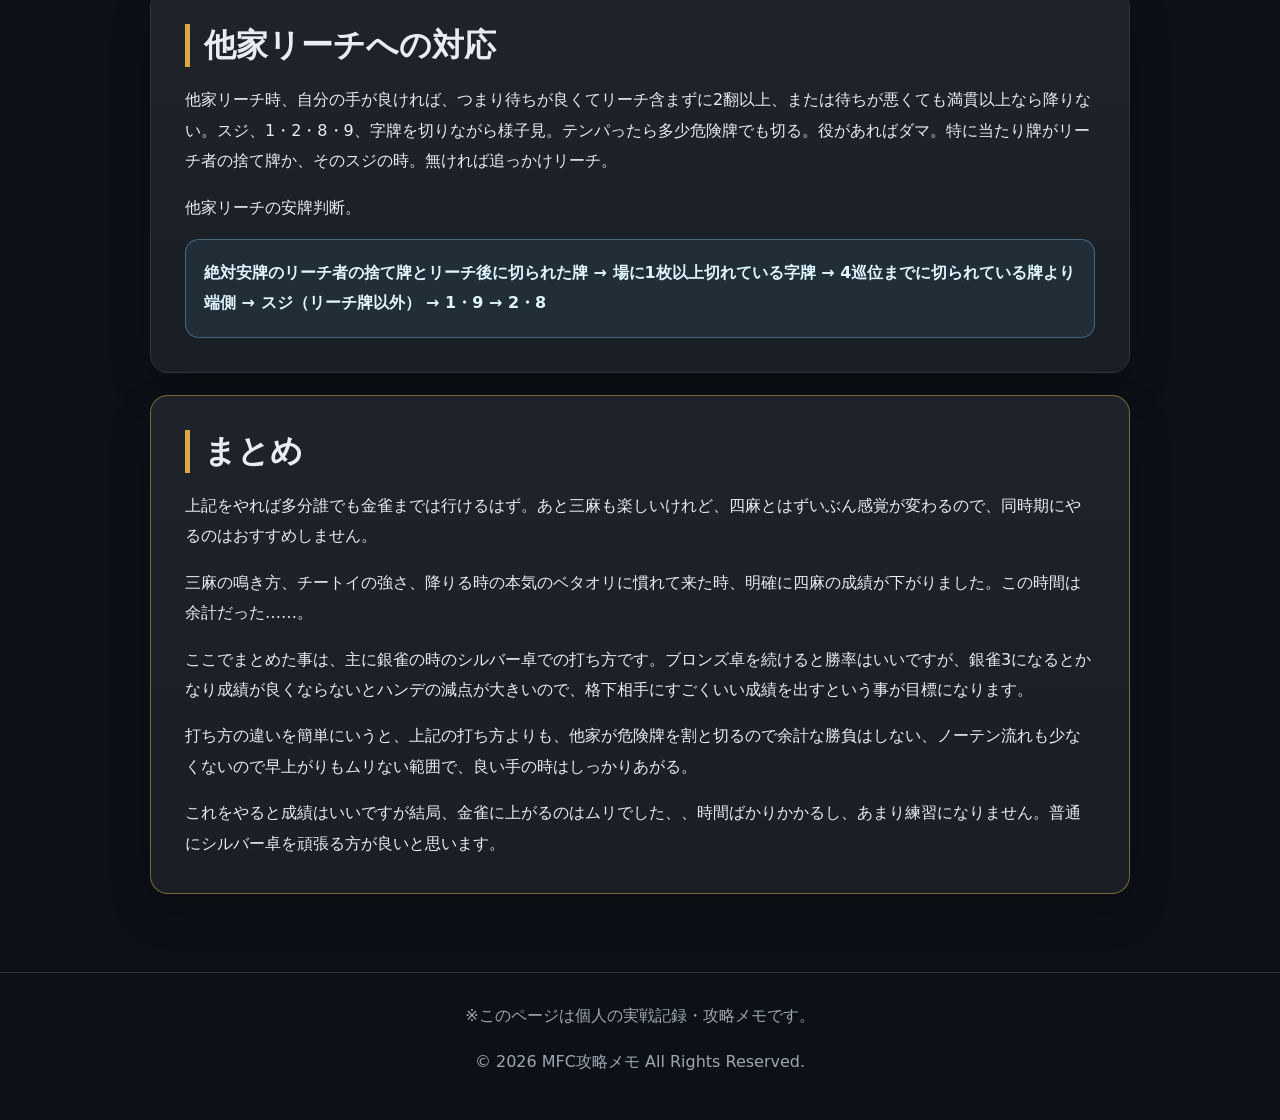
==== commit 2f493fe9: "Update index.html" ====
--- a/index.html
+++ b/index.html
@@ -114,12 +114,12 @@
 
 
       <div class="affiliate-box">
-  <h3>↓ MFC長時間プレイ勢に割とおすすめ</h3>
+  <h3>↓ PCデスクがある方はモニター台があると便利</h3>
 
   <p>
-    長時間プレイで下を向き続けると、
-    首や肩がかなり疲れるので机の高さ調整用に使っています。
-    小物も下に置けて意外と便利。
+    キーボードしまうも良し、ノートPCしまうも良し。
+    上にスマホスタンド乗せるも良し。
+    
   </p>
 
   <a href="https://amzn.to/3Pv6qKq"
